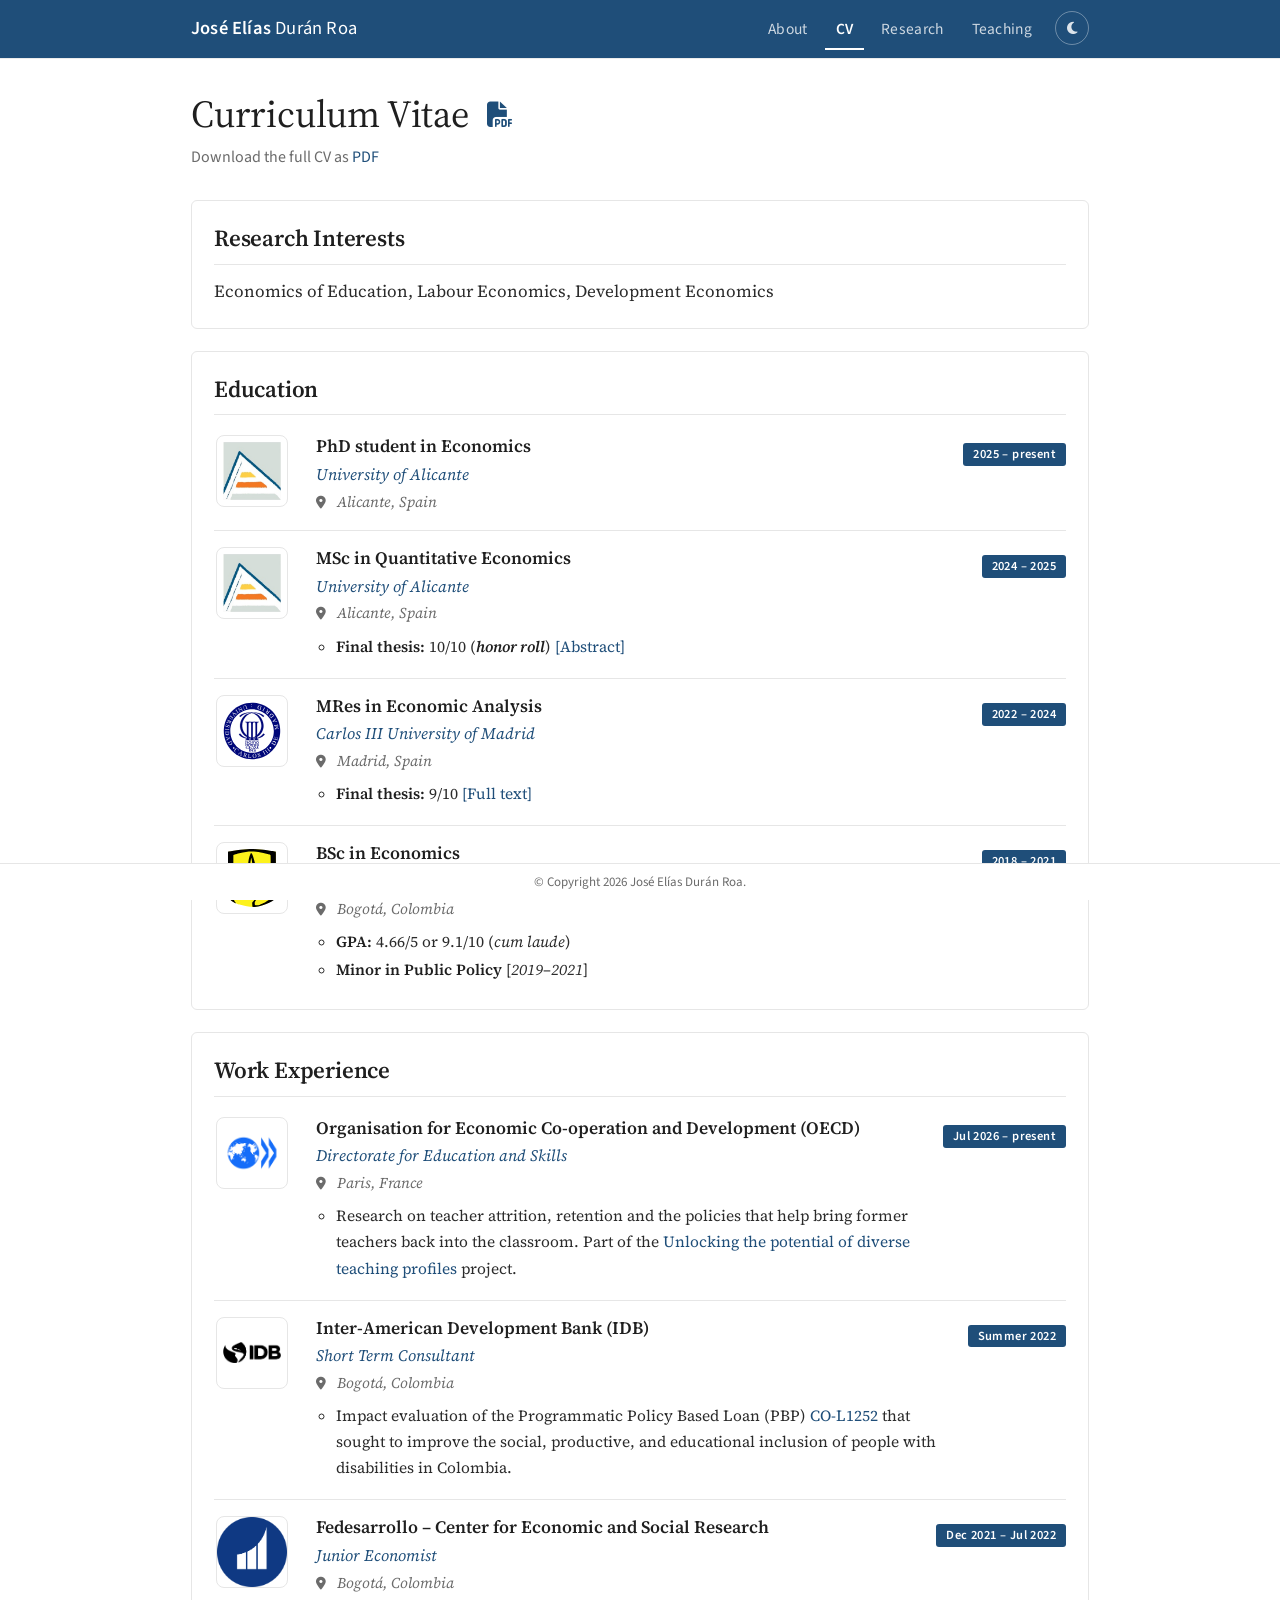
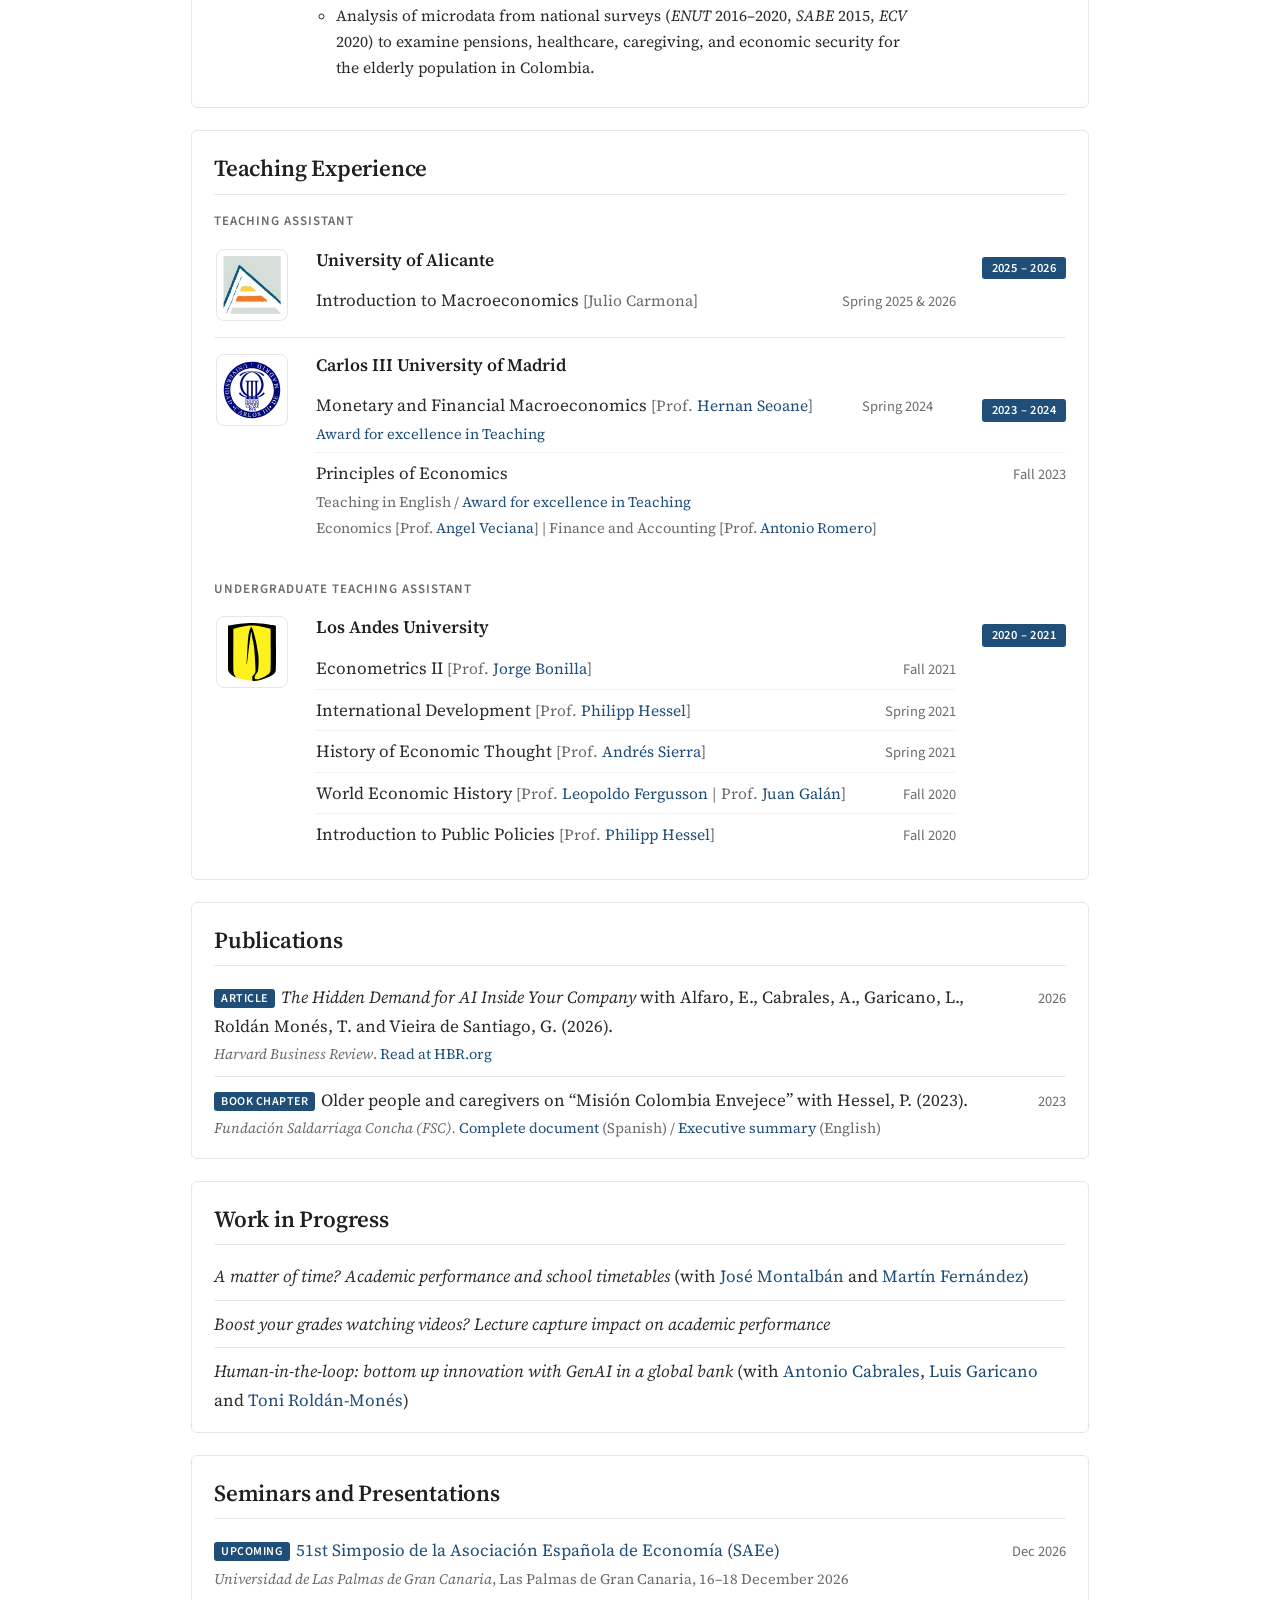
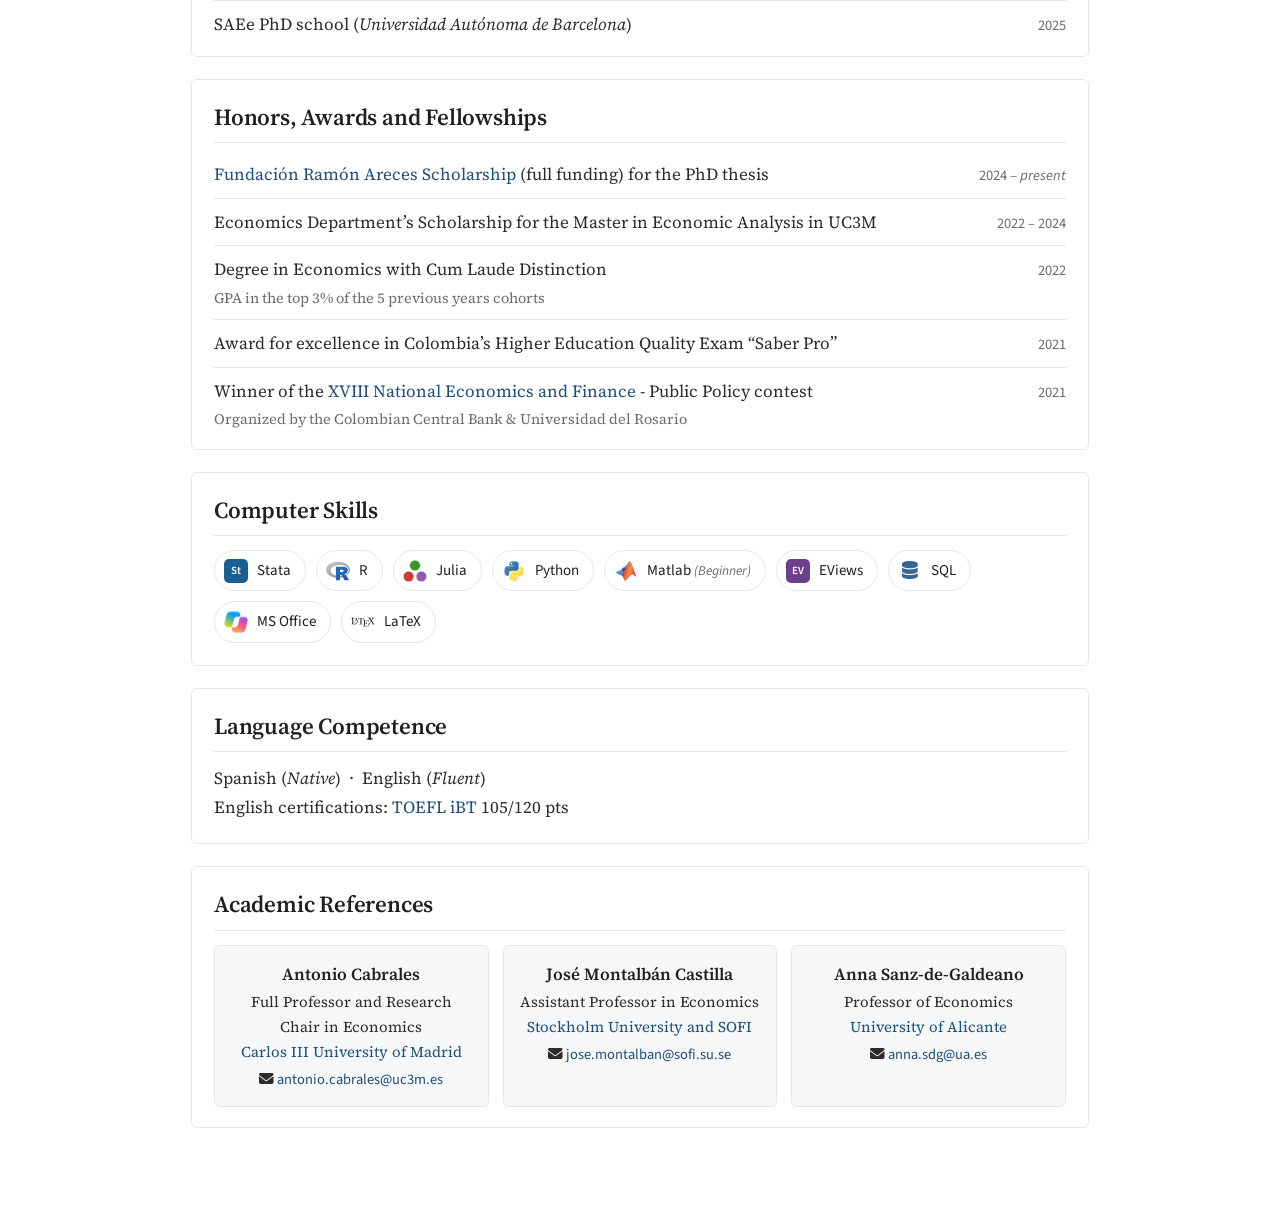
==== cv.html @ 51baba3b "Top bar matches the Download CV button in both themes Co-Authored-By: Claude Opus 5 (1M context) <no" ====
<!DOCTYPE html>
<html lang="en">
<head>
  <meta charset="UTF-8">
  <meta name="viewport" content="width=device-width, initial-scale=1.0">
  <title>CV</title>
  <meta name="description" content="Curriculum vitae of José Elías Durán Roa: education, work experience, teaching, research, awards and references.">
  <link rel="preconnect" href="https://fonts.googleapis.com">
  <link rel="preconnect" href="https://fonts.gstatic.com" crossorigin>
  <link href="https://fonts.googleapis.com/css2?family=Source+Serif+4:ital,wght@0,400;0,600;1,400&family=Source+Sans+3:wght@400;600&display=swap" rel="stylesheet">
  <link rel="stylesheet" href="https://cdnjs.cloudflare.com/ajax/libs/font-awesome/6.5.2/css/all.min.css">
  <link rel="stylesheet" href="assets/css/site.css?v=3">
  <script src="assets/js/theme.js"></script>
</head>
<body class="af fixed-nav">

  <header class="navbar">
    <div class="nav-wrap">
      <a href="index.html" class="brand"><b>José Elías</b> Durán Roa</a>
      <button class="nav-toggle" aria-label="Toggle navigation"><span></span><span></span><span></span></button>
      <ul class="menu">
        <li><a href="index.html">About</a></li>
        <li><a href="cv.html" class="active">CV</a></li>
        <li><a href="research.html">Research</a></li>
        <li><a href="teaching.html">Teaching</a></li>
        <li><button class="theme-toggle" type="button" aria-label="Switch to dark mode"><i class="fa-solid fa-moon"></i></button></li>
      </ul>
    </div>
  </header>

  <main class="container">
    <header class="post-header">
      <h1 class="post-title">Curriculum Vitae
        <a class="pdf" href="assets/CV.pdf" target="_blank" title="CV (PDF)"><i class="fa-solid fa-file-pdf"></i></a>
      </h1>
      <p class="post-description">Download the full CV as <a href="assets/CV.pdf" download="CV_Jose_Elias_Duran_Roa.pdf">PDF</a></p>
    </header>

    <!-- ================= RESEARCH INTERESTS ================= -->
    <section class="cv-card">
      <h3>Research Interests</h3>
      <p>Economics of Education, Labour Economics, Development Economics</p>
    </section>

    <!-- ================= EDUCATION ================= -->
    <section class="cv-card">
      <h3>Education</h3>
      <ul class="cv-list">
        <li>
          <div class="cv-side">
            <span class="cv-logo"><img src="assets/img/logos/ua.png" alt="University of Alicante"></span>
          </div>
          <div class="cv-main">
            <div class="role">PhD student in Economics</div>
            <div class="sub">University of Alicante</div>
            <div class="place"><i class="fa-solid fa-location-dot"></i> Alicante, Spain</div>
          </div>
          <div class="cv-date"><span class="badge">2025 – present</span></div>
        </li>
        <li>
          <div class="cv-side">
            <span class="cv-logo"><img src="assets/img/logos/ua.png" alt="University of Alicante"></span>
          </div>
          <div class="cv-main">
            <div class="role">MSc in Quantitative Economics</div>
            <div class="sub">University of Alicante</div>
            <div class="place"><i class="fa-solid fa-location-dot"></i> Alicante, Spain</div>
            <ul class="cv-bullets">
              <li><b>Final thesis:</b> 10/10 (<b><em>honor roll</em></b>) <a href="https://drive.google.com/file/d/1iZGIF_iHU5Hq0aTXWkp52GVOSNayjZ-F/view" target="_blank">[Abstract]</a></li>
            </ul>
          </div>
          <div class="cv-date"><span class="badge">2024 – 2025</span></div>
        </li>
        <li>
          <div class="cv-side">
            <span class="cv-logo"><img src="assets/img/logos/uc3m.svg" alt="Carlos III University of Madrid"></span>
          </div>
          <div class="cv-main">
            <div class="role">MRes in Economic Analysis</div>
            <div class="sub">Carlos III University of Madrid</div>
            <div class="place"><i class="fa-solid fa-location-dot"></i> Madrid, Spain</div>
            <ul class="cv-bullets">
              <li><b>Final thesis:</b> 9/10 <a href="https://drive.google.com/file/d/131TFCLhH2NclcbRThRtHK1yQJ3wl28Xw/view?usp=sharing" target="_blank">[Full text]</a></li>
            </ul>
          </div>
          <div class="cv-date"><span class="badge">2022 – 2024</span></div>
        </li>
        <li>
          <div class="cv-side">
            <span class="cv-logo"><img src="assets/img/logos/uniandes.svg" alt="Los Andes University"></span>
          </div>
          <div class="cv-main">
            <div class="role">BSc in Economics</div>
            <div class="sub">Los Andes University</div>
            <div class="place"><i class="fa-solid fa-location-dot"></i> Bogotá, Colombia</div>
            <ul class="cv-bullets">
              <li><b>GPA:</b> 4.66/5 or 9.1/10 (<em>cum laude</em>)</li>
              <li><b>Minor in Public Policy</b> [<em>2019–2021</em>]</li>
            </ul>
          </div>
          <div class="cv-date"><span class="badge">2018 – 2021</span></div>
        </li>
      </ul>
    </section>

    <!-- ================= WORK EXPERIENCE ================= -->
    <section class="cv-card">
      <h3>Work Experience</h3>
      <ul class="cv-list">
        <li>
          <div class="cv-side">
            <span class="cv-logo"><img src="assets/img/logos/oecd.png" alt="Organisation for Economic Co-operation and Development (OECD)"></span>
          </div>
          <div class="cv-main">
            <div class="role">Organisation for Economic Co-operation and Development (OECD)</div>
            <div class="sub">Directorate for Education and Skills</div>
            <div class="place"><i class="fa-solid fa-location-dot"></i> Paris, France</div>
            <ul class="cv-bullets">
              <li>Research on teacher attrition, retention and the policies that help bring former teachers back into the classroom. Part of the <a href="https://www.oecd.org/en/about/projects/-unlocking-the-potential-of-diverse-teaching-profiles.html" target="_blank">Unlocking the potential of diverse teaching profiles</a> project.</li>
            </ul>
          </div>
          <div class="cv-date"><span class="badge">Jul 2026 – present</span></div>
        </li>
        <li>
          <div class="cv-side">
            <span class="cv-logo"><img src="assets/img/logos/idb.png" alt="Inter-American Development Bank"></span>
          </div>
          <div class="cv-main">
            <div class="role">Inter-American Development Bank (IDB)</div>
            <div class="sub">Short Term Consultant</div>
            <div class="place"><i class="fa-solid fa-location-dot"></i> Bogotá, Colombia</div>
            <ul class="cv-bullets">
              <li>Impact evaluation of the Programmatic Policy Based Loan (PBP) <a href="https://www.iadb.org/en/project/CO-L1252" target="_blank">CO-L1252</a> that sought to improve the social, productive, and educational inclusion of people with disabilities in Colombia.</li>
            </ul>
          </div>
          <div class="cv-date"><span class="badge">Summer 2022</span></div>
        </li>
        <li>
          <div class="cv-side">
            <span class="cv-logo full"><img src="assets/img/logos/fedesarrollo.png" alt="Fedesarrollo"></span>
          </div>
          <div class="cv-main">
            <div class="role">Fedesarrollo – Center for Economic and Social Research</div>
            <div class="sub">Junior Economist</div>
            <div class="place"><i class="fa-solid fa-location-dot"></i> Bogotá, Colombia</div>
            <ul class="cv-bullets">
              <li>Analysis of microdata from national surveys (<em>ENUT</em> 2016–2020, <em>SABE</em> 2015, <em>ECV</em> 2020) to examine pensions, healthcare, caregiving, and economic security for the elderly population in Colombia.</li>
            </ul>
          </div>
          <div class="cv-date"><span class="badge">Dec 2021 – Jul 2022</span></div>
        </li>
      </ul>
    </section>

    <!-- ================= TEACHING EXPERIENCE ================= -->
    <section class="cv-card">
      <h3>Teaching Experience</h3>

      <h4>Teaching Assistant</h4>
      <ul class="cv-list">
        <li class="top">
          <div class="cv-side">
            <span class="cv-logo"><img src="assets/img/logos/ua.png" alt="University of Alicante"></span>
          </div>
          <div class="cv-main">
            <div class="role">University of Alicante</div>
            <ul class="rows">
              <li><span class="what">Introduction to Macroeconomics <span class="prof">[Julio Carmona]</span></span><span class="when">Spring 2025 &amp; 2026</span></li>
            </ul>
          </div>
          <div class="cv-date"><span class="badge">2025 – 2026</span></div>
        </li>
        <li class="top">
          <div class="cv-side">
            <span class="cv-logo"><img src="assets/img/logos/uc3m.svg" alt="Carlos III University of Madrid"></span>
          </div>
          <div class="cv-main">
            <div class="role">Carlos III University of Madrid</div>
            <ul class="rows">
              <li>
                <span class="what">Monetary and Financial Macroeconomics <span class="prof">[Prof. <a href="https://sites.google.com/view/hernanseoane" target="_blank">Hernan Seoane</a>]</span>
                  <span class="note"><a href="https://drive.google.com/file/d/197W4yL1SoJUZOi4OyjIaF1gBJr834KWi/view?usp=sharing" target="_blank">Award for excellence in Teaching</a></span></span>
                <span class="when">Spring 2024</span>
          <div class="cv-date"><span class="badge">2023 – 2024</span></div>
              </li>
              <li>
                <span class="what">Principles of Economics
                  <span class="note">Teaching in English / <a href="https://drive.google.com/file/d/1f9ydp-22MZWGBvtKK0-eRGLVEBFm6k66/view?usp=sharing" target="_blank">Award for excellence in Teaching</a></span>
                  <span class="note">Economics [Prof. <a href="https://sites.google.com/view/angelhernandoveciana/main-page?authuser=0" target="_blank">Angel Veciana</a>] | Finance and Accounting [Prof. <a href="https://sites.google.com/site/antonioromeromedina/arm" target="_blank">Antonio Romero</a>]</span></span>
                <span class="when">Fall 2023</span>
              </li>
            </ul>
          </div>
        </li>
      </ul>

      <h4>Undergraduate Teaching Assistant</h4>
      <ul class="cv-list">
        <li class="top">
          <div class="cv-side">
            <span class="cv-logo"><img src="assets/img/logos/uniandes.svg" alt="Los Andes University"></span>
          </div>
          <div class="cv-main">
            <div class="role">Los Andes University</div>
            <ul class="rows">
              <li><span class="what">Econometrics II <span class="prof">[Prof. <a href="https://jobonill.wixsite.com/jorgebonilla/about-me" target="_blank">Jorge Bonilla</a>]</span></span><span class="when">Fall 2021</span></li>
              <li><span class="what">International Development <span class="prof">[Prof. <a href="https://www.decadeofhealthyageing.org/find-knowledge/connect/people/philipp-hessel" target="_blank">Philipp Hessel</a>]</span></span><span class="when">Spring 2021</span></li>
              <li><span class="what">History of Economic Thought <span class="prof">[Prof. <a href="https://economia.uniandes.edu.co/profesores/andres-felipe-sierra" target="_blank">Andrés Sierra</a>]</span></span><span class="when">Spring 2021</span></li>
              <li><span class="what">World Economic History <span class="prof">[Prof. <a href="https://www.leopoldofergusson.com/" target="_blank">Leopoldo Fergusson</a> | Prof. <a href="https://my.theopenscholar.com/jsgalan/" target="_blank">Juan Galán</a>]</span></span><span class="when">Fall 2020</span></li>
              <li><span class="what">Introduction to Public Policies <span class="prof">[Prof. <a href="https://www.decadeofhealthyageing.org/find-knowledge/connect/people/philipp-hessel" target="_blank">Philipp Hessel</a>]</span></span><span class="when">Fall 2020</span></li>
            </ul>
          </div>
          <div class="cv-date"><span class="badge">2020 – 2021</span></div>
        </li>
      </ul>
    </section>

    <!-- ================= PUBLICATIONS ================= -->
    <section class="cv-card">
      <h3>Publications</h3>
      <ul class="rows">
        <li>
          <span class="what"><span class="tag">Article</span><em>The Hidden Demand for AI Inside Your Company</em> with Alfaro, E., Cabrales, A., Garicano, L., Roldán Monés, T. and Vieira de Santiago, G. (2026).
            <span class="note"><em>Harvard Business Review</em>. <a href="https://hbr.org/2026/04/the-hidden-demand-for-ai-inside-your-company" target="_blank">Read at HBR.org</a></span></span>
          <span class="when">2026</span>
        </li>
        <li>
          <span class="what"><span class="tag">Book chapter</span>Older people and caregivers on “Misión Colombia Envejece” with Hessel, P. (2023).
            <span class="note"><em>Fundación Saldarriaga Concha (FSC).</em>
              <a href="https://www.saldarriagaconcha.org/wp-content/uploads/2023/06/MCE-04-CuidadoyCuidadores-Jun26-2023.pdf" target="_blank">Complete document</a> (Spanish) /
              <a href="https://www.saldarriagaconcha.org/wp-content/uploads/2023/06/MCE-Summary-Mission_Colombia-An-Ageing-Society-Jun21-2023-eng.pdf" target="_blank">Executive summary</a> (English)</span></span>
          <span class="when">2023</span>
        </li>
      </ul>
    </section>

    <!-- ================= WORK IN PROGRESS ================= -->
    <section class="cv-card">
      <h3>Work in Progress</h3>
      <ul class="rows">
        <li><span class="what"><em>A matter of time? Academic performance and school timetables</em> (with <a href="https://sites.google.com/site/josemontalbancastilla/" target="_blank">José Montalbán</a> and <a href="https://sites.google.com/view/martinfernandezsanchez/home" target="_blank">Martín Fernández</a>)</span></li>
        <li><span class="what"><em>Boost your grades watching videos? Lecture capture impact on academic performance</em></span></li>
        <li><span class="what"><em>Human-in-the-loop: bottom up innovation with GenAI in a global bank</em> (with <a href="https://economia.uc3m.es/acabrales/" target="_blank">Antonio Cabrales</a>, <a href="https://sites.google.com/site/luisgaricano/" target="_blank">Luis Garicano</a> and <a href="https://www.toniroldan.eu/" target="_blank">Toni Roldán-Monés</a>)</span></li>
      </ul>
    </section>

    <!-- ================= SEMINARS ================= -->
    <section class="cv-card">
      <h3>Seminars and Presentations</h3>
      <ul class="rows">
        <li><span class="what"><span class="tag upcoming">Upcoming</span><a href="https://asesec.org/simposio-de-la-asociacion-espanola-de-economia/" target="_blank">51st Simposio de la Asociación Española de Economía (SAEe)</a>
            <span class="note"><em>Universidad de Las Palmas de Gran Canaria</em>, Las Palmas de Gran Canaria, 16–18 December 2026</span></span><span class="when">Dec 2026</span></li>
        <li><span class="what">SAEe PhD school (<em>Universidad Autónoma de Barcelona</em>)</span><span class="when">2025</span></li>
      </ul>
    </section>

    <!-- ================= HONORS ================= -->
    <section class="cv-card">
      <h3>Honors, Awards and Fellowships</h3>
      <ul class="rows">
        <li><span class="what"><a href="https://www.fundacionareces.es/fundacionareces/es/convocatorias/ayudas-fundacion-ramon-areces-para-la-realizacion-de-tesis-doctorales-en-ciencias-sociales-2024.html" target="_blank">Fundación Ramón Areces Scholarship</a> (full funding) for the PhD thesis</span><span class="when">2024 – <em>present</em></span></li>
        <li><span class="what">Economics Department’s Scholarship for the Master in Economic Analysis in UC3M</span><span class="when">2022 – 2024</span></li>
        <li><span class="what">Degree in Economics with Cum Laude Distinction
          <span class="note">GPA in the top 3% of the 5 previous years cohorts</span></span><span class="when">2022</span></li>
        <li><span class="what">Award for excellence in Colombia’s Higher Education Quality Exam “Saber Pro”</span><span class="when">2021</span></li>
        <li><span class="what">Winner of the <a href="https://www.flickr.com/photos/198807988@N02/sets/72177720310018277/" target="_blank">XVIII National Economics and Finance</a> - Public Policy contest
          <span class="note">Organized by the Colombian Central Bank &amp; Universidad del Rosario</span></span><span class="when">2021</span></li>
      </ul>
    </section>

    <!-- ================= SKILLS & LANGUAGES ================= -->
    <section class="cv-card">
      <h3>Computer Skills</h3>
      <div class="skills">
        <span class="skill"><span class="sk-tile" style="background:#1a5f91">St</span><span>Stata</span></span>
        <span class="skill"><img src="assets/img/skills/r.svg" alt="R"><span>R</span></span>
        <span class="skill"><img src="assets/img/skills/julia.svg" alt="Julia"><span>Julia</span></span>
        <span class="skill"><img src="assets/img/skills/python.svg" alt="Python"><span>Python</span></span>
        <span class="skill"><img src="assets/img/skills/matlab.svg" alt="Matlab"><span>Matlab <em>(Beginner)</em></span></span>
        <span class="skill"><span class="sk-tile" style="background:#6d3f8f">EV</span><span>EViews</span></span>
        <span class="skill"><i class="fa-solid fa-database"></i><span>SQL</span></span>
        <span class="skill"><img src="assets/img/skills/microsoft365.png" alt="MS Office"><span>MS Office</span></span>
        <span class="skill"><img src="assets/img/skills/latex.svg" alt="LaTeX"><span>LaTeX</span></span>
      </div>
    </section>

    <section class="cv-card">
      <h3>Language Competence</h3>
      <p>Spanish (<em>Native</em>) &nbsp;·&nbsp; English (<em>Fluent</em>)<br>
        English certifications: <a href="https://drive.google.com/file/d/1ECJDhr71XAaaJl5qmgm-zOo7JzCLnKbM/view?usp=sharing" target="_blank">TOEFL iBT</a> 105/120 pts</p>
    </section>


    <!-- ================= REFERENCES ================= -->
    <section class="cv-card">
      <h3>Academic References</h3>
      <div class="refs">
        <div class="ref">
          <div class="nm">Antonio Cabrales</div>
          <div class="ps">Full Professor and Research Chair in Economics</div>
          <div class="ps"><a href="https://economics.uc3m.es/personal/cabrales-goitia/" target="_blank">Carlos III University of Madrid</a></div>
          <div class="ml"><i class="fa-solid fa-envelope"></i> <a href="mailto:antonio.cabrales@uc3m.es">antonio.cabrales@uc3m.es</a></div>
        </div>
        <div class="ref">
          <div class="nm">José Montalbán Castilla</div>
          <div class="ps">Assistant Professor in Economics</div>
          <div class="ps"><a href="https://sites.google.com/site/josemontalbancastilla/" target="_blank">Stockholm University and SOFI</a></div>
          <div class="ml"><i class="fa-solid fa-envelope"></i> <a href="mailto:jose.montalban@sofi.su.se">jose.montalban@sofi.su.se</a></div>
        </div>
        <div class="ref">
          <div class="nm">Anna Sanz-de-Galdeano</div>
          <div class="ps">Professor of Economics</div>
          <div class="ps"><a href="https://annasanzdegaldeano.com/" target="_blank">University of Alicante</a></div>
          <div class="ml"><i class="fa-solid fa-envelope"></i> <a href="mailto:anna.sdg@ua.es">anna.sdg@ua.es</a></div>
        </div>
      </div>
    </section>
  </main>

  <footer class="site-footer">
    &copy; Copyright <span id="year">2026</span> José Elías Durán Roa.
  </footer>

  <script>
    document.getElementById('year').textContent = new Date().getFullYear();
    const bar = document.querySelector('.navbar');
    bar.querySelector('.nav-toggle').addEventListener('click', () => bar.classList.toggle('open'));
  </script>
</body>
</html>
---- assets/css/site.css ----
/* ===================================================================
   José Elías Durán Roa — academic site
   al-folio layout; Source Serif 4 + Source Sans 3, navy accent.
   Nav bar + footer rules are shared by every page (incl. Teaching,
   which keeps style.css for its course cards).
   =================================================================== */

:root {
  --bg:      #ffffff;
  --ink:     #1f1f1f;   /* headings */
  --text:    #2b2b2b;   /* body */
  --light:   #6b6b6b;   /* metadata */
  --divider: #e6e6e6;   /* hairlines */
  --theme:   #1f4e79;   /* navy */
  --theme-d: #173b5c;
  --panel:   #f6f7f9;   /* soft panel */
  --foot-bg: #ffffff;
  --foot-tx: #6b6b6b;
  --maxw:    930px;
  --serif:   'Source Serif 4', Georgia, 'Times New Roman', serif;
  --sans:    'Source Sans 3', 'Helvetica Neue', Arial, sans-serif;
}

/* ===== BASE (pages that opt in with body.af) ===== */
body.af {
  margin: 0;
  background: var(--bg);
  color: var(--text);
  font-family: var(--serif);
  font-weight: 400;
  font-size: 17px;
  line-height: 1.6;
  -webkit-font-smoothing: antialiased;
}
body.af * { box-sizing: border-box; }
body.af a { color: var(--theme); text-decoration: none; }
body.af a:hover { text-decoration: underline; }
body.af b, body.af strong { font-weight: 600; color: var(--ink); }

body.fixed-nav { padding-top: 58px; padding-bottom: 70px; }

.container { max-width: var(--maxw); margin: 0 auto; padding: 0 16px; }

/* ===== NAV BAR ===== */
.navbar {
  position: fixed; top: 0; left: 0; right: 0; z-index: 100;
  height: 58px;
  background: rgba(255,255,255,.97);
  border-bottom: 1px solid var(--divider);
  font-family: var(--sans);
}
.navbar .nav-wrap {
  max-width: var(--maxw); height: 100%;
  margin: 0 auto; padding: 0 16px;
  display: flex; align-items: center; justify-content: space-between;
}
.navbar .brand {
  font-family: var(--sans); font-size: 19px; font-weight: 400;
  color: var(--ink); text-decoration: none; white-space: nowrap;
}
.navbar .brand b { font-weight: 600; }
.navbar .brand:hover { color: var(--theme); text-decoration: none; }
.navbar .social { display: flex; gap: 16px; font-size: 19px; }
.navbar .social a { color: #9aa3ad; text-decoration: none; }
.navbar .social a:hover { color: var(--theme); text-decoration: none; }

.navbar .menu { display: flex; gap: 6px; list-style: none; margin: 0; padding: 0; }
.navbar .menu a {
  display: block; padding: 8px 11px;
  font-family: var(--sans); font-size: 16px; font-weight: 400;
  color: var(--light); text-decoration: none; text-transform: none;
  font-variant: normal; letter-spacing: .2px; border: 0;
}
.navbar .menu a:hover { color: var(--theme); text-decoration: none; border: 0; }
.navbar .menu a.active { color: var(--ink); font-weight: 600; box-shadow: inset 0 -2px 0 var(--theme); }

.nav-toggle { display: none; background: none; border: 0; padding: 8px; cursor: pointer; }
.nav-toggle span {
  display: block; width: 18px; height: 2px; margin: 4px 0;
  background: var(--ink); transition: transform .2s ease, opacity .2s ease;
}
.navbar.open .nav-toggle span:nth-child(1) { transform: translateY(6px) rotate(45deg); }
.navbar.open .nav-toggle span:nth-child(2) { opacity: 0; }
.navbar.open .nav-toggle span:nth-child(3) { transform: translateY(-6px) rotate(-45deg); }

/* ===== PAGE HEADER ===== */
.post-header { margin: 34px 0 8px; }
.post-title {
  font-family: var(--serif); font-size: 38px; font-weight: 400;
  line-height: 1.2; margin: 0 0 6px; color: var(--ink);
}
.post-title b { font-weight: 600; }
.post-title .pdf { font-size: 26px; margin-left: 10px; vertical-align: 3px; color: var(--theme); }
.post-title .pdf:hover { color: var(--theme-d); text-decoration: none; }
.post-description { font-family: var(--sans); font-size: 16px; color: var(--light); margin: 0 0 30px; }
.post-description a { color: var(--theme); }

/* ===== ABOUT ===== */
.profile { float: right; width: 30%; margin: 0 0 16px 26px; }
.profile img {
  width: 100%; display: block; border-radius: 4px;
  box-shadow: 0 2px 6px rgba(0,0,0,.14), 0 6px 18px rgba(0,0,0,.10);
}
.about p { margin: 0 0 16px; }

.cv-row { display: flex; flex-wrap: wrap; gap: 10px; margin: 26px 0 8px; }
.btn {
  display: inline-flex; align-items: center; gap: 8px;
  padding: 6px 16px;
  font-family: var(--sans); font-size: 14.5px; font-weight: 400;
  color: var(--ink) !important; background: transparent;
  border: 1px solid var(--ink); border-radius: 0;
  cursor: pointer; text-decoration: none !important;
  transition: color .15s ease, border-color .15s ease, background .15s ease;
}
.btn:hover { color: var(--theme) !important; border-color: var(--theme); }
.btn.solid { background: var(--theme); border-color: var(--theme); color: #fff !important; }
.btn.solid:hover { background: var(--theme-d); border-color: var(--theme-d); color: #fff !important; }

.contact-block { clear: both; margin-top: 36px; padding-top: 18px; border-top: 1px solid var(--divider); }
.contact-block h2 { font-size: 22px; font-weight: 600; color: var(--ink); margin: 0 0 10px; }
.contact-block p { margin: 0 0 4px; font-family: var(--sans); font-size: 16px; }
.contact-block .sep { color: #d0d0d0; margin: 0 8px; }
.contact-icons { display: flex; gap: 18px; font-size: 24px; margin-top: 14px; }
.contact-icons a { color: var(--ink) !important; }
.contact-icons a:hover { color: var(--theme) !important; text-decoration: none !important; }

/* ===== PUBLICATIONS ===== */
.publications { margin-top: 8px; }
.publications h2.bibliography {
  font-family: var(--serif); font-size: 25px; font-weight: 600;
  color: var(--ink);
  border-top: 1px solid var(--divider);
  padding-top: 14px; margin: 38px 0 20px;
  text-align: right;
}
.publications h2.bibliography:first-child { margin-top: 0; }
ol.bibliography { list-style: none; padding: 0; margin: 0; }
ol.bibliography > li { margin-bottom: 28px; }

.pub { display: flex; gap: 24px; align-items: flex-start; }
.pub .abbr { flex: 0 0 15%; max-width: 15%; display: flex; justify-content: center; padding-top: 3px; }
.pub .abbr abbr {
  display: block; width: 100%; text-align: center;
  padding: 3px 0; border: 0;
  background: var(--theme); color: #fff;
  font-family: var(--sans); font-size: 13px; font-weight: 600; letter-spacing: .5px;
  text-decoration: none; cursor: default;
}
.pub .abbr abbr.muted { background: #5b7a99; }
.pub .abbr .logo {
  width: 74px; height: 74px; border: 1px solid var(--divider); border-radius: 6px;
  background: #fff; display: flex; align-items: center; justify-content: center; overflow: hidden;
}
.pub .abbr .logo img { max-width: 100%; max-height: 100%; object-fit: contain; }
.pub .abbr .logo.pad img { padding: 9px; }
.pub .body { flex: 1 1 auto; min-width: 0; }

.pub .title { font-weight: 600; font-size: 17.5px; line-height: 1.4; color: var(--ink); }
.pub .author { font-size: 16px; margin-top: 3px; }
.pub .author a { border-bottom: 1px dashed rgba(31,78,121,.5); }
.pub .author a:hover { border-bottom-style: solid; text-decoration: none; }
.pub .periodical { font-size: 16px; margin-top: 2px; }
.pub .periodical em { font-style: italic; }
.pub .jel { font-family: var(--sans); font-size: 13.5px; color: var(--light); margin-top: 2px; letter-spacing: .3px; }

.pub .links { margin-top: 9px; display: flex; flex-wrap: wrap; gap: 6px; }
.pub .links .btn { padding: 2px 14px; font-size: 13.5px; }
.pub .links .btn.on { color: var(--theme) !important; border-color: var(--theme); }

.pub .hidden {
  font-size: 15px; text-align: justify;
  max-height: 0; overflow: hidden;
  border: 1px dashed transparent;
  transition: max-height .25s ease, border-color .25s ease, margin .25s ease;
}
.pub .hidden.open { max-height: 60em; border-color: var(--ink); margin-top: 10px; }
.pub .hidden p { line-height: 1.55em; margin: 10px 12px; }

/* ===== CV ===== */
.cv-card {
  border: 1px solid var(--divider); border-radius: 6px;
  padding: 18px 22px 8px; margin: 0 0 22px; background: #fff;
}
.cv-card h3 { font-size: 23px; font-weight: 600; color: var(--ink); margin: 0 0 6px; }
.cv-list { list-style: none; margin: 0; padding: 0; }
.cv-list > li { display: flex; gap: 26px; align-items: center; padding: 16px 0; border-top: 1px solid var(--divider); }
.cv-list > li:first-child { border-top: 0; }
.cv-side { flex: 0 0 112px; width: 112px; display: flex; flex-direction: column; align-items: center; gap: 8px; }
.cv-logo {
  width: 72px; height: 72px; border: 1px solid var(--divider); border-radius: 8px;
  background: #fff; display: flex; align-items: center; justify-content: center; overflow: hidden;
}
.cv-logo img { max-width: 100%; max-height: 100%; object-fit: contain; padding: 6px; }
.cv-logo.full img { padding: 0; }
.badge {
  display: inline-block; min-width: 104px; text-align: center;
  padding: 2px 6px; background: var(--theme); color: #fff;
  font-family: var(--sans); font-size: 12.5px; font-weight: 600; letter-spacing: .4px; border-radius: 3px; white-space: nowrap;
}
.cv-main .role { font-size: 17.5px; font-weight: 600; color: var(--ink); line-height: 1.35; }
.cv-main .inst { font-size: 16px; margin-top: 3px; }
.cv-main .inst i { width: 18px; color: var(--light); font-size: 13px; }
.cv-main .place { font-size: 15px; font-style: italic; color: var(--light); margin-top: 1px; }
.cv-main .place i { width: 18px; font-size: 13px; font-style: normal; }

/* ===== TEACHING PAGE (typography + undergraduate list) ===== */
body.teach { font-family: var(--serif); font-size: 17px; }
body.teach .head h2, body.teach .c-title, body.teach .thumb-ph,
body.teach .uni-badge .mono { font-family: var(--serif); }
body.teach .head h2 { font-weight: 600; font-size: 30px; }
body.teach .c-title { font-weight: 600; font-size: 20px; }

.ug { margin: 40px 0 10px; }
.ug-head { display: flex; align-items: center; gap: 12px; margin: 0 0 4px; }
.ug-head img { width: 34px; height: 40px; object-fit: contain; }
.ug-head h3 { font-family: var(--serif); font-size: 19px; font-weight: 600; color: var(--ink); margin: 0; }
.ug-head .ug-sub { display: block; font-size: 15px; font-weight: 400; color: var(--light); }
.ug-list { list-style: none; margin: 10px 0 0; padding: 0 0 0 46px; }
.ug-list li {
  display: flex; justify-content: space-between; gap: 16px;
  padding: 7px 0; border-bottom: 1px dotted var(--divider);
  font-size: 16px; color: var(--text);
}
.ug-list li:last-child { border-bottom: 0; }
.ug-list .prof { color: var(--light); }
.ug-list .when { font-family: var(--sans); flex: 0 0 auto; color: var(--light); font-size: 15px; white-space: nowrap; }

/* ===== FOOTER ===== */
.site-footer {
  position: fixed; left: 0; right: 0; bottom: 0; z-index: 90;
  background: var(--foot-bg); color: var(--foot-tx);
  font-family: var(--sans); font-weight: 400; font-size: 13px; border-top: 1px solid var(--divider);
  text-align: center; padding: 9px 15px 8px; line-height: 1.5;
}
.site-footer a { color: var(--theme) !important; border: 0 !important; text-decoration: none; }

/* ===== RESPONSIVE ===== */
@media (max-width: 760px) {
  .nav-toggle { display: block; }
  .navbar .menu {
    display: none; position: absolute; top: 58px; left: 0; right: 0;
    flex-direction: column; gap: 0; padding: 6px 16px 12px;
    background: var(--bg); border-bottom: 1px solid var(--divider);
  }
  .navbar.open .menu { display: flex; }
  .navbar .social { display: none; }
  .post-title { font-size: 31px; }
  .profile { float: none; width: 65%; margin: 0 auto 22px; }
  .pub { flex-direction: column; gap: 8px; }
  .pub .abbr { flex: none; max-width: 110px; width: 110px; justify-content: flex-start; }
  .cv-list li { gap: 16px; }
  .cv-side { flex-basis: 80px; }
  .badge { min-width: 80px; }
  .ug-list { padding-left: 0; }
  .ug-list li { flex-direction: column; gap: 0; }
}

/* ===== Teaching page: re-map style.css palette to the navy scheme ===== */
body.teach {
  --accent: #1f4e79; --ink: #1f1f1f; --body: #2b2b2b; --muted: #6b6b6b;
  --rule: #e6e6e6; --bg-alt: #f6f7f9;
}
body.teach .head .orn { border-top-color: var(--accent); }
body.teach .lead, body.teach .c-meta, body.teach .term, body.teach .cap .n { font-family: var(--sans); }
body.teach .term { font-variant: normal; text-transform: uppercase; font-size: 13px; letter-spacing: 1px; font-weight: 600; }
body.teach .cap .n { font-variant: normal; text-transform: uppercase; font-size: 11.5px; letter-spacing: .8px; font-weight: 600; }
body.teach .thumb { background: linear-gradient(135deg, #3b6a96 0%, #1f4e79 55%, #173b5c 100%); }
body.teach a.slide-card:hover { box-shadow: 0 10px 26px rgba(0,0,0,.13); }
body.teach .course[open] { box-shadow: 0 8px 24px rgba(0,0,0,.06); }
body.teach .course:hover { border-color: #d4d4d4; }
body.teach .ug-head h3 { font-family: var(--serif); }
body.teach .ug-list .prof { font-family: var(--sans); font-size: 15px; }

/* ===== CV (full, mirrors the PDF) ===== */
.cv-card h3 { font-family: var(--serif); padding-bottom: 6px; border-bottom: 1px solid var(--divider); margin-bottom: 4px; }
.cv-card h4 {
  font-family: var(--sans); font-size: 13px; font-weight: 600; letter-spacing: 1px;
  text-transform: uppercase; color: var(--light); margin: 16px 0 0;
}
.cv-card > p { margin: 12px 0 14px; }
.badge { white-space: normal; line-height: 1.35; padding: 3px 6px; }
.cv-main { flex: 1 1 auto; min-width: 0; }
.cv-main .sub { font-size: 16px; font-style: italic; color: var(--theme); margin-top: 2px; }
.cv-bullets { margin: 8px 0 0; padding-left: 20px; font-size: 15.5px; }
.cv-bullets li { display: list-item; padding: 0; border: 0; margin: 2px 0; }
.cv-bullets a { font-family: inherit; font-size: inherit; }
.cv-list > li.top { align-items: flex-start; }
.cv-logo.icon { font-size: 30px; color: var(--theme); }

.rows { list-style: none; margin: 8px 0 0; padding: 0; }
.rows > li {
  display: flex; justify-content: space-between; align-items: baseline; gap: 18px;
  padding: 9px 0; border-top: 1px solid var(--divider); border-left: 0;
}
.rows > li:first-child { border-top: 0; }
.rows .what { min-width: 0; }
.rows .when {
  flex: 0 0 auto; font-family: var(--sans); font-size: 14.5px; color: var(--light); white-space: nowrap;
}
.rows .note { display: block; font-size: 14.5px; color: var(--light); margin-top: 2px; }
.rows .prof { color: var(--light); font-size: 15.5px; }
.cv-main .rows > li { padding: 6px 0; border-top: 1px dotted var(--divider); }
.cv-main .rows > li:first-child { border-top: 0; }
.tag {
  font-family: var(--sans); font-size: 12px; font-weight: 600; letter-spacing: .5px;
  color: #fff; background: var(--theme); padding: 1px 7px; border-radius: 3px; margin-right: 6px;
  text-transform: uppercase; vertical-align: 1px;
}

.refs { display: grid; grid-template-columns: repeat(auto-fit, minmax(240px, 1fr)); gap: 14px; margin: 14px 0 12px; }
.ref { border: 1px solid var(--divider); border-radius: 6px; padding: 14px 16px; text-align: center; background: var(--panel); }
.ref .nm { font-weight: 600; color: var(--ink); }
.ref .ps { font-size: 15px; }
.ref .ml { font-family: var(--sans); font-size: 14.5px; margin-top: 4px; }

@media (max-width: 760px) {
  .rows > li { flex-direction: column; gap: 0; }
  .cv-list li { align-items: flex-start; }
}

/* ===== More visual buttons (publications) ===== */
.pub .links .btn {
  gap: 7px; padding: 5px 13px; font-size: 13.5px; font-weight: 600;
  border: 1px solid rgba(31,78,121,.25); border-radius: 4px;
  background: rgba(31,78,121,.06); color: var(--theme) !important;
}
.pub .links .btn i { font-size: 12.5px; }
.pub .links .btn:hover, .pub .links .btn.on {
  background: var(--theme); border-color: var(--theme); color: #fff !important;
}
.pub .links .btn .fa-youtube { color: #e62117; }
.pub .links .btn:hover .fa-youtube { color: #fff; }
.pub .abbr .logo.chart { width: 100%; height: auto; aspect-ratio: 5 / 3; padding: 4px; }
.pub .abbr .logo.chart img { width: 100%; height: 100%; object-fit: contain; }

/* ===== Writing in media card ===== */
.media-card {
  display: flex; gap: 0; overflow: hidden; margin: 0 0 26px;
  border: 1px solid var(--divider); border-radius: 8px; background: #fff;
  color: var(--text) !important; text-decoration: none !important;
  transition: box-shadow .18s ease, transform .18s ease, border-color .18s ease;
}
.media-card:hover { box-shadow: 0 10px 28px rgba(0,0,0,.10); transform: translateY(-2px); border-color: #cfd8e2; }
.media-img { flex: 0 0 290px; background: var(--panel); }
.media-img img { width: 100%; height: 100%; object-fit: cover; display: block; }
.media-body { display: flex; flex-direction: column; gap: 6px; padding: 18px 22px; min-width: 0; }
.media-outlet {
  display: flex; align-items: center; gap: 8px;
  font-family: var(--sans); font-size: 13.5px; font-weight: 600; color: var(--ink);
  text-transform: uppercase; letter-spacing: .6px;
}
.media-outlet img { width: 26px; height: 26px; border-radius: 4px; }
.media-date { font-weight: 400; color: var(--light); text-transform: none; letter-spacing: 0; }
.media-title { font-size: 19px; font-weight: 600; line-height: 1.35; color: var(--ink); }
.media-excerpt { font-size: 15.5px; color: var(--light); }
.media-cta { margin-top: auto; font-family: var(--sans); font-size: 14px; font-weight: 600; color: var(--theme); }
.media-card:hover .media-cta { text-decoration: underline; }
@media (max-width: 760px) {
  .media-card { flex-direction: column; }
  .media-img { flex-basis: auto; aspect-ratio: 16 / 9; }
}

/* ===== CV: logo left, date badge right ===== */
.cv-side { flex: 0 0 76px; width: 76px; }
.cv-date { flex: 0 0 auto; align-self: flex-start; padding-top: 3px; }
.cv-date .badge { min-width: 0; padding: 3px 10px; white-space: nowrap; }
.cv-list > li { align-items: flex-start; }

/* ===== Homepage options (about1..4) ===== */
.photo-social { display: flex; justify-content: center; gap: 18px; margin: 12px 0 0; font-size: 22px; }
.photo-social a { color: var(--light) !important; text-decoration: none !important; }
.photo-social a:hover { color: var(--theme) !important; }
.photo-social.big { font-size: 26px; gap: 22px; margin: 16px 0 18px; }

.picker {
  position: fixed; right: 16px; bottom: 50px; z-index: 120;
  display: flex; align-items: center; gap: 6px;
  background: #fff; border: 1px solid var(--divider); border-radius: 999px;
  padding: 6px 8px 6px 14px; box-shadow: 0 6px 20px rgba(0,0,0,.12);
  font-family: var(--sans); font-size: 13px; color: var(--light);
}
.picker a {
  display: inline-flex; align-items: center; justify-content: center;
  width: 28px; height: 28px; border-radius: 50%;
  color: var(--ink) !important; text-decoration: none !important; font-weight: 600;
}
.picker a:hover { background: var(--panel); }
.picker a.on { background: var(--theme); color: #fff !important; }

/* Option 2 — sidebar */
.a2 { display: grid; grid-template-columns: 240px minmax(0, 1fr); gap: 52px; padding-top: 38px; }
.a2-side { position: sticky; top: 86px; align-self: start; font-family: var(--sans); }
.a2-side img { width: 100%; max-width: 210px; aspect-ratio: 1; object-fit: cover; object-position: 50% 20%; border-radius: 50%; display: block; margin: 0 0 16px; }
.a2-side h2 { font-family: var(--serif); font-size: 21px; font-weight: 600; color: var(--ink); margin: 0 0 4px; }
.a2-role { font-size: 15px; color: var(--light); margin: 0 0 14px; line-height: 1.45; }
.side-links { list-style: none; margin: 0; padding: 12px 0 0; border-top: 1px solid var(--divider); }
.side-links li { margin: 8px 0; }
.side-links a { color: var(--text) !important; font-size: 15px; }
.side-links a:hover { color: var(--theme) !important; }
.side-links i { width: 20px; color: var(--light); text-align: center; margin-right: 6px; }
.a2-hello { font-size: 30px; font-weight: 600; color: var(--ink); margin: 0 0 18px; }

/* Option 3 — centered */
.a3 { text-align: center; padding-top: 40px; }
.a3-photo img {
  width: 210px; height: 210px; object-fit: cover; object-position: 50% 20%; border-radius: 50%;
  display: block; margin: 0 auto;
  box-shadow: 0 0 0 6px #fff, 0 0 0 7px var(--divider), 0 10px 30px rgba(0,0,0,.14);
}
.a3 .post-title { margin-top: 4px; }
.a3-text { max-width: 700px; margin: 26px auto 0; text-align: left; }
.a3-text .cv-row { justify-content: center; }

/* Option 4 — hero + news */
.a4-hero { display: grid; grid-template-columns: minmax(0, 1fr) 280px; gap: 44px; align-items: start; padding-top: 34px; }
.a4-card {
  border: 1px solid var(--divider); border-radius: 10px; padding: 12px 12px 16px; background: #fff;
  box-shadow: 0 8px 26px rgba(0,0,0,.08);
}
.a4-card img { width: 100%; display: block; border-radius: 6px; }
.news { margin-top: 40px; padding: 20px 24px; background: var(--panel); border-radius: 8px; }
.news h2 { font-size: 22px; font-weight: 600; color: var(--ink); margin: 0 0 8px; }
.news ul { list-style: none; margin: 0; padding: 0; }
.news li { display: flex; gap: 18px; padding: 8px 0; border-top: 1px solid var(--divider); font-size: 16px; }
.news li:first-child { border-top: 0; }
.news .nd { flex: 0 0 84px; font-family: var(--sans); font-weight: 600; font-size: 14px; color: var(--theme); padding-top: 2px; }

@media (max-width: 760px) {
  .a2 { grid-template-columns: 1fr; gap: 24px; }
  .a2-side { position: static; text-align: center; }
  .a2-side img { margin: 0 auto 14px; max-width: 170px; }
  .a4-hero { grid-template-columns: 1fr; }
  .a4-card { order: -1; max-width: 300px; margin: 0 auto; }
  .cv-date { padding-top: 0; }
  .cv-list > li { flex-wrap: wrap; }
  .picker { bottom: 46px; right: 10px; }
}

/* ===== Computer skills chips ===== */
.skills { display: flex; flex-wrap: wrap; gap: 10px; margin: 14px 0 14px; }
.skill {
  display: inline-flex; align-items: center; gap: 9px;
  padding: 7px 14px 7px 9px; border: 1px solid var(--divider); border-radius: 999px;
  background: #fff; font-family: var(--sans); font-size: 15px; color: var(--ink);
}
.skill img { width: 24px; height: 24px; object-fit: contain; }
.skill em { color: var(--light); font-size: 13.5px; }
.skill > i { width: 24px; text-align: center; font-size: 18px; color: #336791; }
.sk-tile {
  display: inline-flex; align-items: center; justify-content: center;
  width: 24px; height: 24px; border-radius: 5px; color: #fff;
  font-size: 11px; font-weight: 600; letter-spacing: .3px;
}

/* ===== tweaks: bigger chapter chart, HBR tile, compact media card ===== */
.pub .abbr.wide { flex: 0 0 26%; max-width: 26%; }
.pub .abbr .logo.chart { aspect-ratio: 8 / 3; padding: 6px; }
.media-card { max-width: 720px; }
.media-img { flex: 0 0 190px; }
.media-body { padding: 12px 18px; gap: 4px; }
.media-outlet { font-size: 12.5px; }
.media-outlet img { width: 22px; height: 22px; }
.media-title { font-size: 16.5px; }
.media-excerpt { font-size: 14.5px; }
.media-cta { font-size: 13.5px; }
@media (max-width: 760px) { .pub .abbr.wide { max-width: 100%; width: 100%; } }
.pub .abbr .logo.chart { aspect-ratio: 16 / 10; padding: 4px; }
.media-card { max-width: 640px; }
.media-img { flex: 0 0 160px; }
.media-excerpt { display: none; }

/* ===== About: photo on the left, a bit larger ===== */
.profile { float: left; width: 36%; margin: 4px 30px 16px 0; }
@media (max-width: 760px) { .profile { float: none; width: 70%; margin: 0 auto 22px; } }

/* ===== Homepage banner ===== */
.hero-banner {
  position: relative; height: 300px; margin-top: -1px;
  background-size: cover; background-position: center;
}
.hero-banner::after { content: ""; position: absolute; inset: 0; background: linear-gradient(180deg, rgba(0,0,0,0) 55%, rgba(0,0,0,.25) 100%); }
.hero-banner .credit {
  position: absolute; right: 12px; bottom: 8px; z-index: 1;
  font-family: var(--sans); font-size: 11px; color: rgba(255,255,255,.85);
}
.hero-banner .credit a { color: rgba(255,255,255,.95) !important; text-decoration: underline; }
@media (max-width: 760px) { .hero-banner { height: 170px; } }

/* ===== About (index): banner + photo left, name & text right ===== */
.hero-banner { height: 330px; }
.navbar.no-brand .nav-wrap { justify-content: flex-end; }
.about-grid { display: grid; grid-template-columns: 36% minmax(0, 1fr); gap: 34px; align-items: start; margin-top: 34px; }
.about-grid .profile { float: none; width: 100%; margin: 0; }
.about-text .post-header { margin: 0 0 18px; }
@media (max-width: 760px) {
  .hero-banner { height: 180px; }
  .about-grid { grid-template-columns: 1fr; gap: 22px; margin-top: 24px; }
  .about-grid .profile { width: 70%; margin: 0 auto; }
  .navbar.no-brand .nav-wrap { justify-content: flex-start; }
}

/* ===== Nicer social icons under the photo ===== */
.photo-social { gap: 12px; margin-top: 16px; font-size: 18px; }
.photo-social a {
  display: inline-flex; align-items: center; justify-content: center;
  width: 42px; height: 42px; border-radius: 50%;
  background: #fff; border: 1px solid var(--divider);
  color: var(--theme) !important; box-shadow: 0 1px 3px rgba(0,0,0,.06);
  transition: background .18s ease, color .18s ease, transform .18s ease, box-shadow .18s ease, border-color .18s ease;
}
.photo-social a:hover { color: #fff !important; transform: translateY(-2px); box-shadow: 0 6px 14px rgba(0,0,0,.15); }
.photo-social a:nth-child(1):hover { background: #1f4e79; border-color: #1f4e79; }
.photo-social a:nth-child(2):hover { background: #4285f4; border-color: #4285f4; }
.photo-social a:nth-child(3):hover { background: #0a66c2; border-color: #0a66c2; }
.photo-social a:nth-child(4):hover { background: #24292f; border-color: #24292f; }
.photo-social .ai { font-size: 20px; }
.photo-social a { width: 48px; height: 48px; }
.photo-social { font-size: 21px; gap: 14px; }
.photo-social .ai { font-size: 23px; }
.about-text > p:first-child { margin-top: 0; }
.hero-banner { height: 200px; }
@media (max-width: 760px) { .hero-banner { height: 110px; } }

/* =====================================================================
   Refined typography (more professional) + dark mode
   ===================================================================== */
body.af { font-size: 17px; line-height: 1.68; color: var(--text); text-rendering: optimizeLegibility; }
body.af p { hyphens: manual; }
.navbar .brand { font-size: 18.5px; letter-spacing: .2px; }
.navbar .brand b { font-weight: 600; }
.navbar .menu a { font-size: 15.5px; letter-spacing: .3px; }
.post-title, .cv-card h3, .publications h2.bibliography, body.teach .head h2 { letter-spacing: -.2px; }
.about-text p { font-size: 17.5px; line-height: 1.7; }
.about-text b { font-weight: 600; }
.contact-block h2 { font-size: 20px; }

.theme-toggle {
  display: inline-flex; align-items: center; justify-content: center;
  width: 34px; height: 34px; margin: 3px 0 0 6px; padding: 0;
  border: 1px solid var(--divider); border-radius: 50%;
  background: transparent; color: var(--light); cursor: pointer; font-size: 14px;
  transition: color .15s ease, border-color .15s ease, background .15s ease;
}
.theme-toggle:hover { color: var(--theme); border-color: var(--theme); }
@media (max-width: 760px) { .theme-toggle { margin: 6px 0 4px 11px; } }

/* ---------- Dark palette ---------- */
html[data-theme="dark"] {
  --bg: #111418; --ink: #f0f2f5; --text: #d3d7dd; --light: #98a2ae;
  --divider: #2a3038; --theme: #8cb8e8; --theme-d: #a9cbf0; --panel: #181d23;
  --foot-bg: #111418; --foot-tx: #98a2ae;
  color-scheme: dark;
}
html[data-theme="dark"] body { background: var(--bg); }
html[data-theme="dark"] .navbar { background: rgba(17,20,24,.96); }
html[data-theme="dark"] .nav-toggle span { background: var(--ink); }
html[data-theme="dark"] .navbar .menu a.active { color: var(--ink); }
html[data-theme="dark"] .profile img { box-shadow: 0 2px 10px rgba(0,0,0,.5); }

/* surfaces that were hard-coded white */
html[data-theme="dark"] .cv-card,
html[data-theme="dark"] .media-card,
html[data-theme="dark"] .skill,
html[data-theme="dark"] .photo-social a,
html[data-theme="dark"] .ref,
html[data-theme="dark"] .picker { background: #161b21; }
html[data-theme="dark"] .ref { background: var(--panel); }
html[data-theme="dark"] .btn { color: var(--ink) !important; border-color: #5a6470; }
html[data-theme="dark"] .btn:hover { color: var(--theme) !important; border-color: var(--theme); }
html[data-theme="dark"] .btn.solid { background: #2f5f8f; border-color: #2f5f8f; color: #fff !important; }
html[data-theme="dark"] .btn.solid:hover { background: #3a73ab; border-color: #3a73ab; }
html[data-theme="dark"] .pub .links .btn { background: rgba(140,184,232,.10); border-color: rgba(140,184,232,.30); color: var(--theme) !important; }
html[data-theme="dark"] .pub .links .btn:hover, html[data-theme="dark"] .pub .links .btn.on { background: #2f5f8f; color: #fff !important; }
html[data-theme="dark"] .pub .hidden.open { border-color: var(--light); }
html[data-theme="dark"] .pub .abbr abbr { background: #2f5f8f; }
html[data-theme="dark"] .pub .abbr abbr.muted { background: #3e5670; }
html[data-theme="dark"] .badge { background: #2f5f8f; }
html[data-theme="dark"] .tag { background: #2f5f8f; }
html[data-theme="dark"] .pub .author a { border-bottom-color: rgba(140,184,232,.45); }
html[data-theme="dark"] .photo-social a { color: var(--theme) !important; }
html[data-theme="dark"] .skill > i { color: #8cb8e8; }
/* logos keep a white tile so they stay legible */
html[data-theme="dark"] .cv-logo, html[data-theme="dark"] .pub .abbr .logo { background: #fff; border-color: #fff; }
html[data-theme="dark"] .skill img[src$="latex.svg"], html[data-theme="dark"] .skill img[src$="julia.svg"] { background: #fff; border-radius: 4px; padding: 1px; }

/* Teaching page (style.css palette) */
html[data-theme="dark"] body.teach {
  --accent: #8cb8e8; --ink: #f0f2f5; --body: #d3d7dd; --muted: #98a2ae;
  --rule: #2a3038; --bg: #111418; --bg-alt: #181d23;
}
html[data-theme="dark"] body.teach .course,
html[data-theme="dark"] body.teach .slide-card { background: #161b21; }
html[data-theme="dark"] body.teach .course:hover { border-color: #3a424c; }
html[data-theme="dark"] body.teach .uni-badge { background: #fff; }
html[data-theme="dark"] body.teach .ug-head img { background: #fff; border-radius: 6px; padding: 2px; }

/* ===== Homepage polish ===== */
.about-grid { margin-top: 44px; gap: 40px; }
.about-grid .profile img { border-radius: 10px; box-shadow: 0 1px 2px rgba(0,0,0,.06), 0 10px 30px rgba(31,78,121,.14); }
.about-text p:first-child { font-size: 18.5px; }
.about-text .cv-row { margin-top: 24px; }

.home-news, .home-contact { clear: both; margin-top: 44px; }
.home-news h2, .home-contact h2 {
  font-family: var(--sans); font-size: 13px; font-weight: 600; letter-spacing: 1.6px;
  text-transform: uppercase; color: var(--theme); margin: 0 0 12px;
  padding-bottom: 8px; border-bottom: 1px solid var(--divider);
}
.home-news ul { list-style: none; margin: 0; padding: 0; }
.home-news li { display: flex; gap: 22px; padding: 9px 0; font-size: 16.5px; }
.home-news .nd {
  flex: 0 0 82px; font-family: var(--sans); font-size: 14px; font-weight: 600;
  color: var(--light); padding-top: 2px;
}
.hc-grid { display: grid; grid-template-columns: repeat(3, minmax(0, 1fr)); gap: 18px; }
.hc-grid > div { display: flex; gap: 12px; align-items: flex-start; font-family: var(--sans); font-size: 15.5px; line-height: 1.55; }
.hc-grid i {
  flex: none; width: 34px; height: 34px; border-radius: 50%;
  display: inline-flex; align-items: center; justify-content: center;
  background: rgba(31,78,121,.08); color: var(--theme); font-size: 14px;
}
html[data-theme="dark"] .hc-grid i { background: rgba(140,184,232,.12); }
@media (max-width: 760px) {
  .hc-grid { grid-template-columns: 1fr; }
  .home-news li { flex-direction: column; gap: 0; }
}

/* ===== Navy top bar ===== */
.navbar { background: #1f4e79; border-bottom: 0; box-shadow: 0 1px 0 rgba(0,0,0,.08); opacity: 1; }
.navbar .brand, .navbar .brand b { color: #fff; }
.navbar .brand:hover { color: #cfe0f3; }
.navbar .menu a { color: rgba(255,255,255,.78); }
.navbar .menu a:hover { color: #fff; }
.navbar .menu a.active { color: #fff; box-shadow: inset 0 -2px 0 #fff; }
.navbar .theme-toggle { color: rgba(255,255,255,.85); border-color: rgba(255,255,255,.35); }
.navbar .theme-toggle:hover { color: #fff; border-color: #fff; }
.nav-toggle span { background: #fff; }
@media (max-width: 760px) { .navbar .menu { background: #1f4e79; border-bottom: 0; } }
html[data-theme="dark"] .navbar { background: #2f5f8f; }
html[data-theme="dark"] .navbar .menu a.active { color: #fff; }
html[data-theme="dark"] .nav-toggle span { background: #fff; }
.home-contact { margin-top: 52px; }
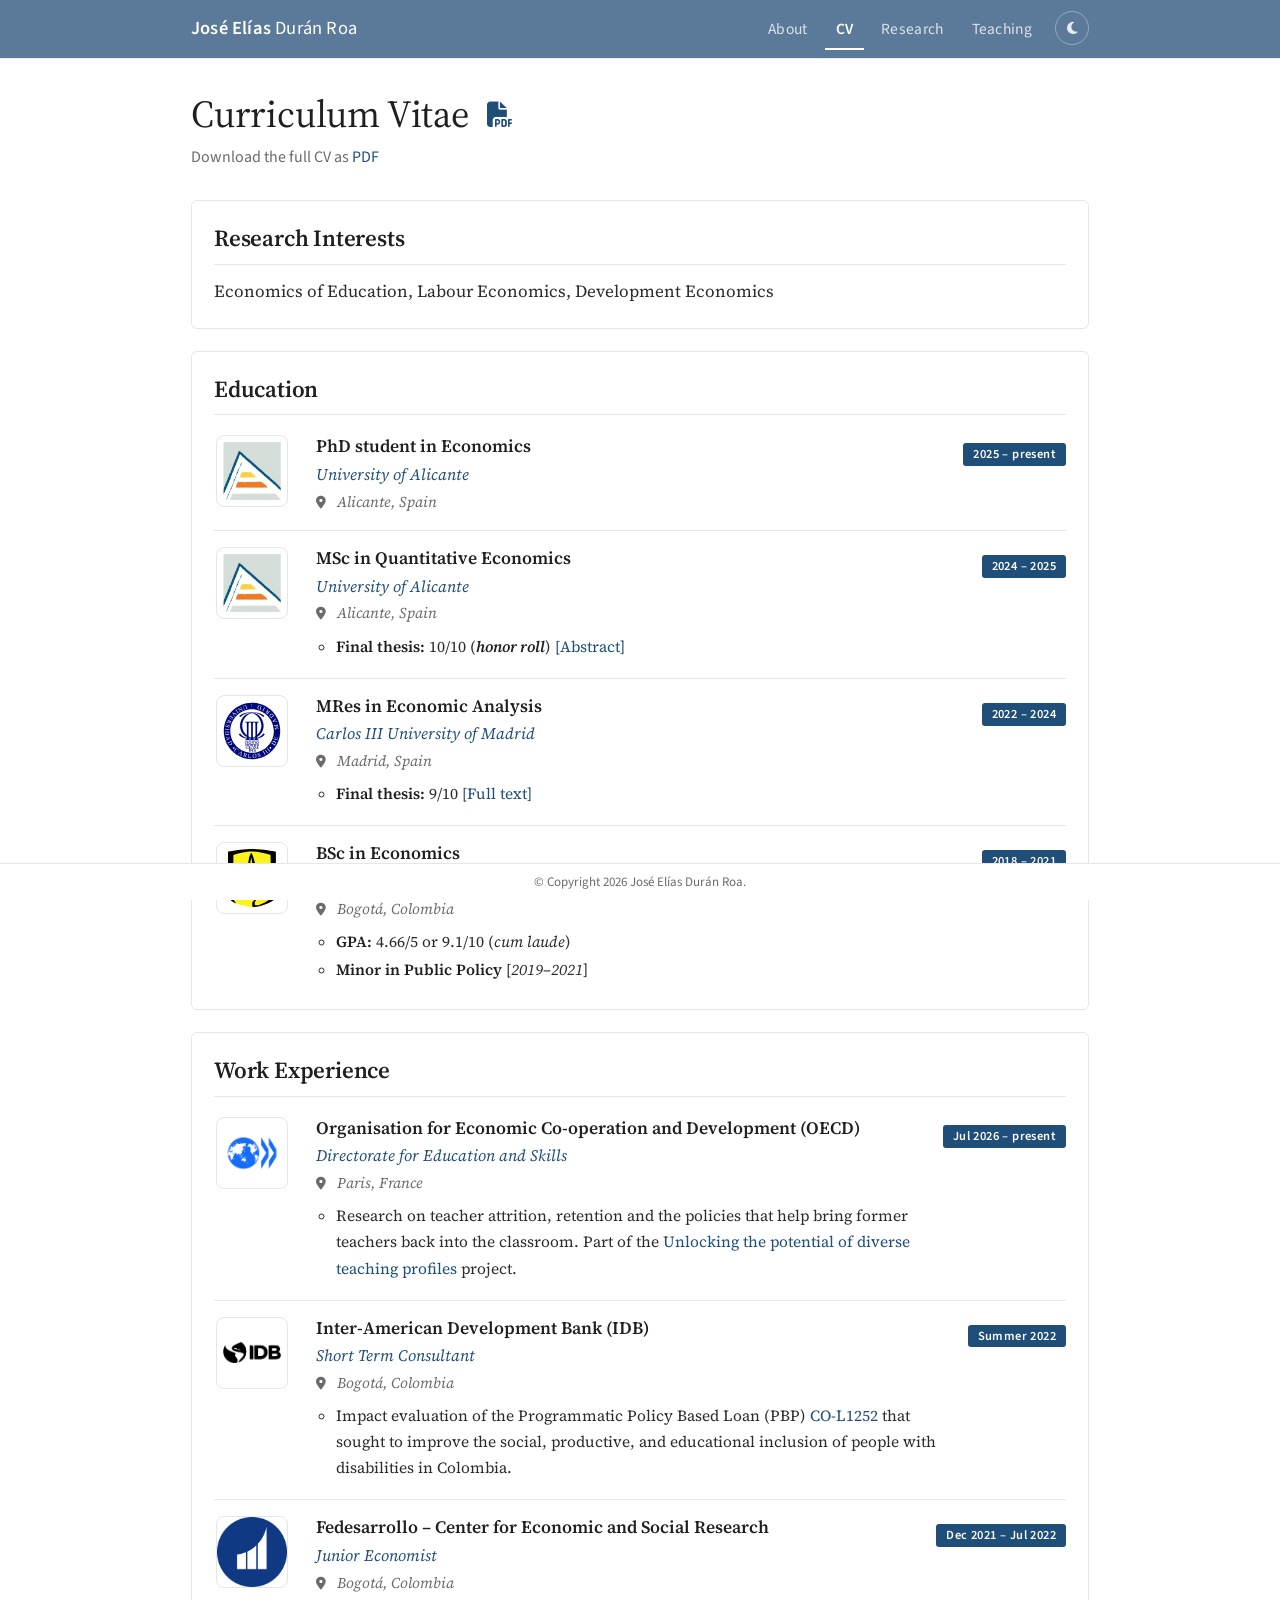
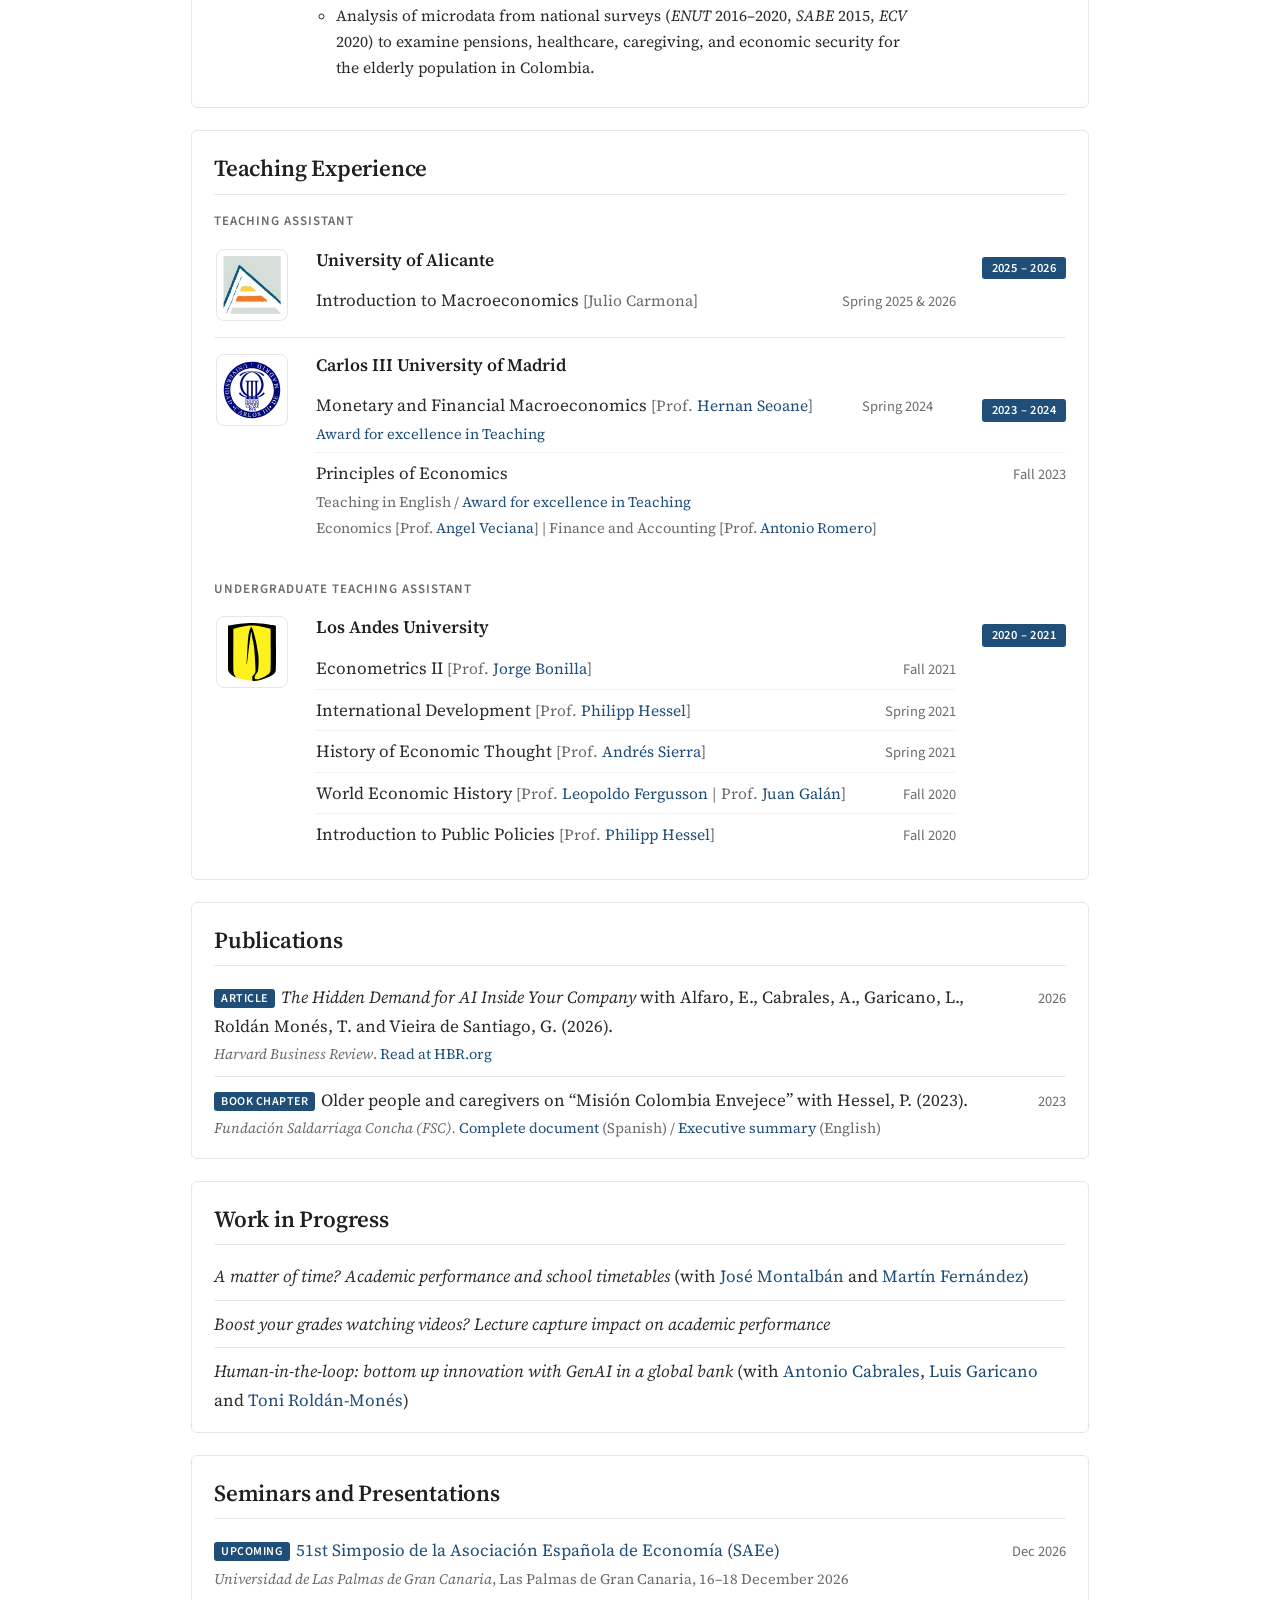
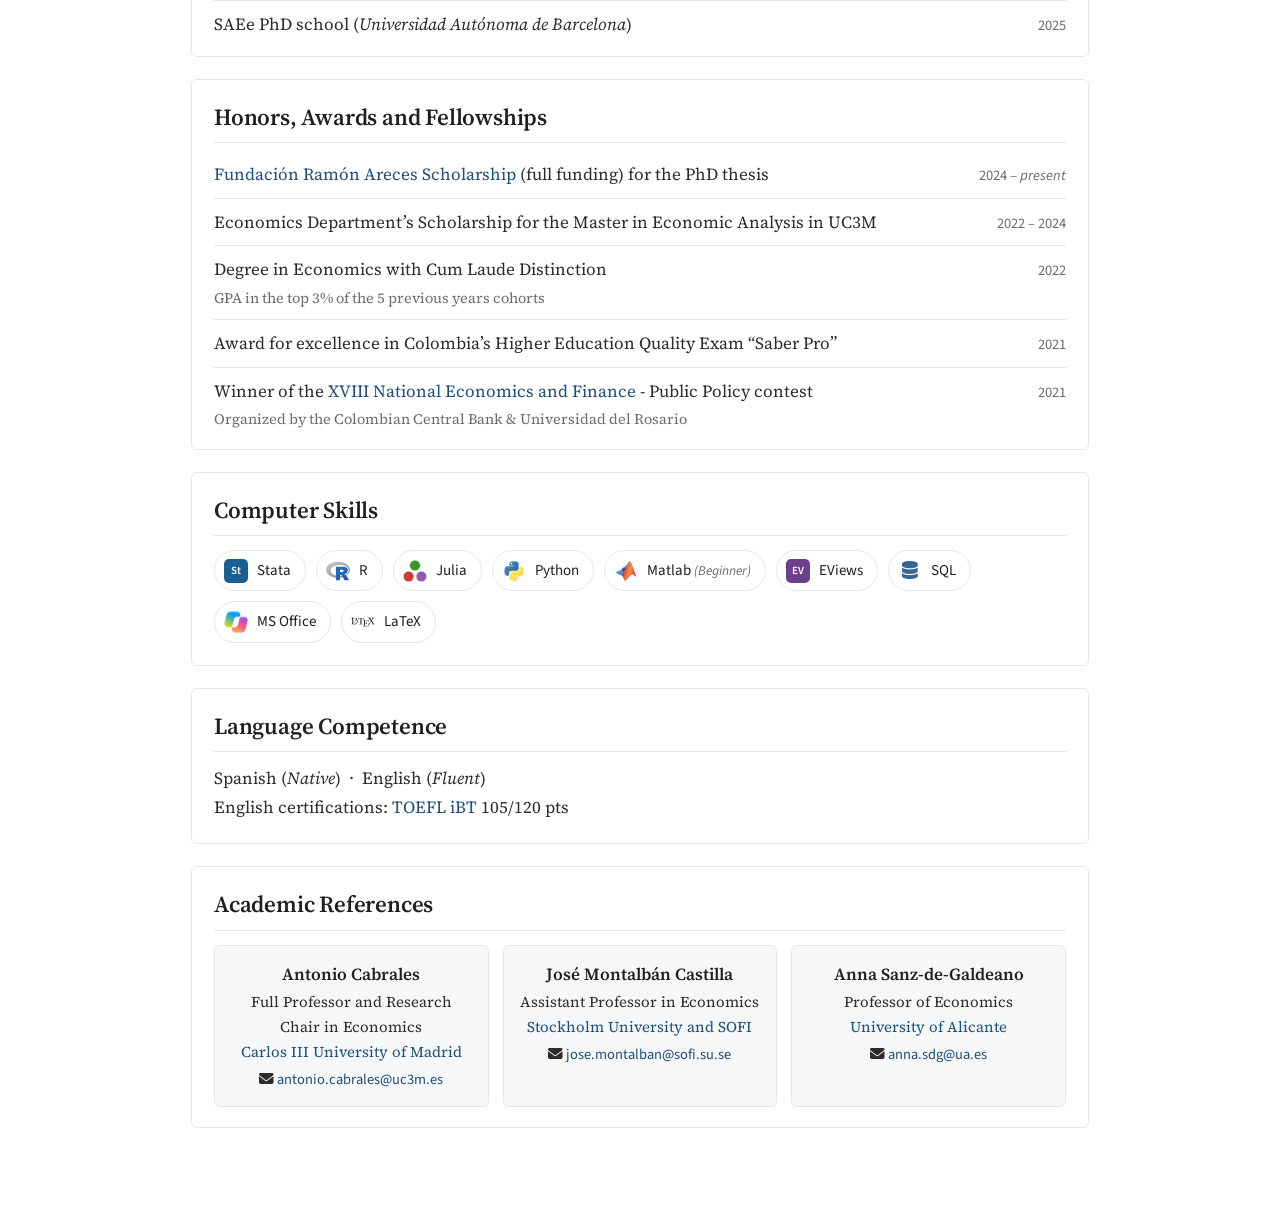
==== commit 6991ae96: "Top bar in the WIP badge blue Co-Authored-By: Claude Opus 5 (1M context) <noreply@anthropic.com> Cla" ====
--- a/cv.html
+++ b/cv.html
@@ -9,7 +9,7 @@
   <link rel="preconnect" href="https://fonts.gstatic.com" crossorigin>
   <link href="https://fonts.googleapis.com/css2?family=Source+Serif+4:ital,wght@0,400;0,600;1,400&family=Source+Sans+3:wght@400;600&display=swap" rel="stylesheet">
   <link rel="stylesheet" href="https://cdnjs.cloudflare.com/ajax/libs/font-awesome/6.5.2/css/all.min.css">
-  <link rel="stylesheet" href="assets/css/site.css?v=3">
+  <link rel="stylesheet" href="assets/css/site.css?v=4">
   <script src="assets/js/theme.js"></script>
 </head>
 <body class="af fixed-nav">
--- a/assets/css/site.css
+++ b/assets/css/site.css
@@ -627,7 +627,7 @@
 }
 
 /* ===== Navy top bar ===== */
-.navbar { background: #1f4e79; border-bottom: 0; box-shadow: 0 1px 0 rgba(0,0,0,.08); opacity: 1; }
+.navbar { background: #5b7a99; border-bottom: 0; box-shadow: 0 1px 0 rgba(0,0,0,.08); opacity: 1; }
 .navbar .brand, .navbar .brand b { color: #fff; }
 .navbar .brand:hover { color: #cfe0f3; }
 .navbar .menu a { color: rgba(255,255,255,.78); }
@@ -636,8 +636,8 @@
 .navbar .theme-toggle { color: rgba(255,255,255,.85); border-color: rgba(255,255,255,.35); }
 .navbar .theme-toggle:hover { color: #fff; border-color: #fff; }
 .nav-toggle span { background: #fff; }
-@media (max-width: 760px) { .navbar .menu { background: #1f4e79; border-bottom: 0; } }
-html[data-theme="dark"] .navbar { background: #2f5f8f; }
+@media (max-width: 760px) { .navbar .menu { background: #5b7a99; border-bottom: 0; } }
+html[data-theme="dark"] .navbar { background: #3e5670; }
 html[data-theme="dark"] .navbar .menu a.active { color: #fff; }
 html[data-theme="dark"] .nav-toggle span { background: #fff; }
 .home-contact { margin-top: 52px; }
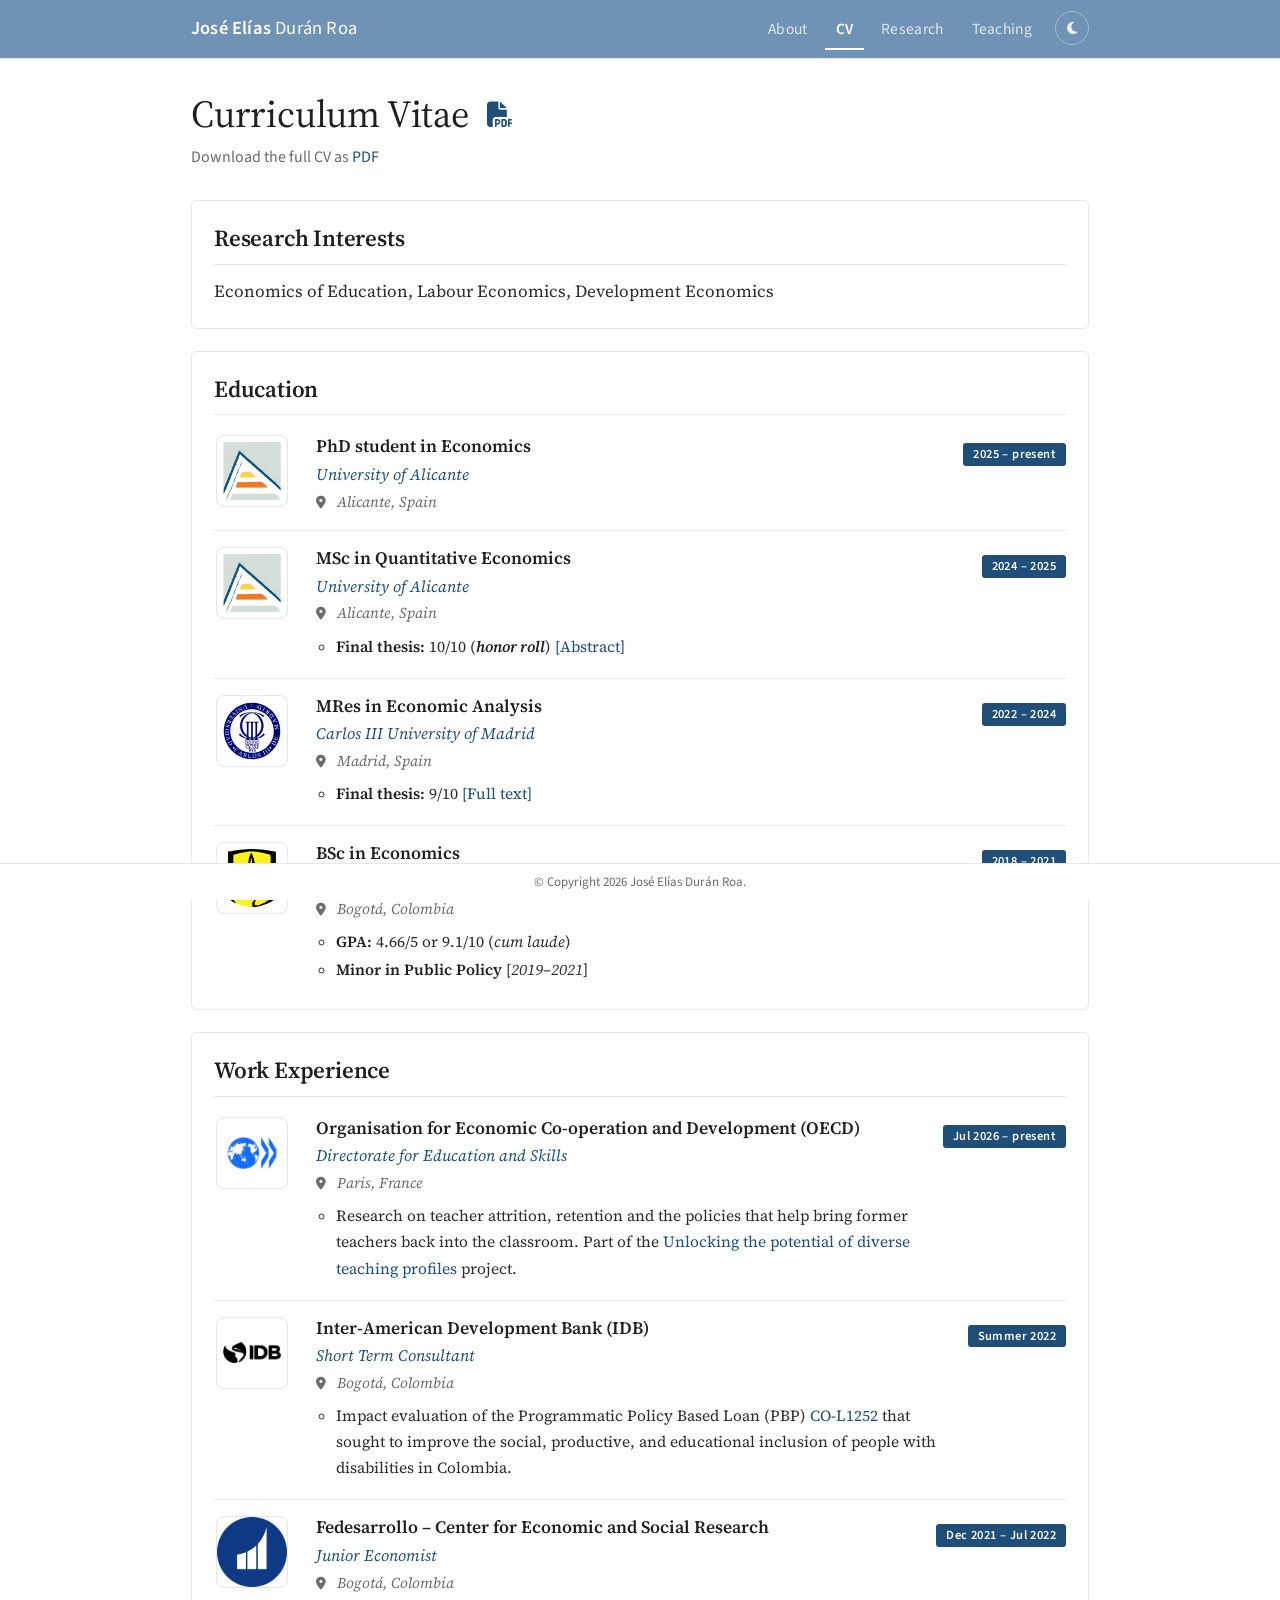
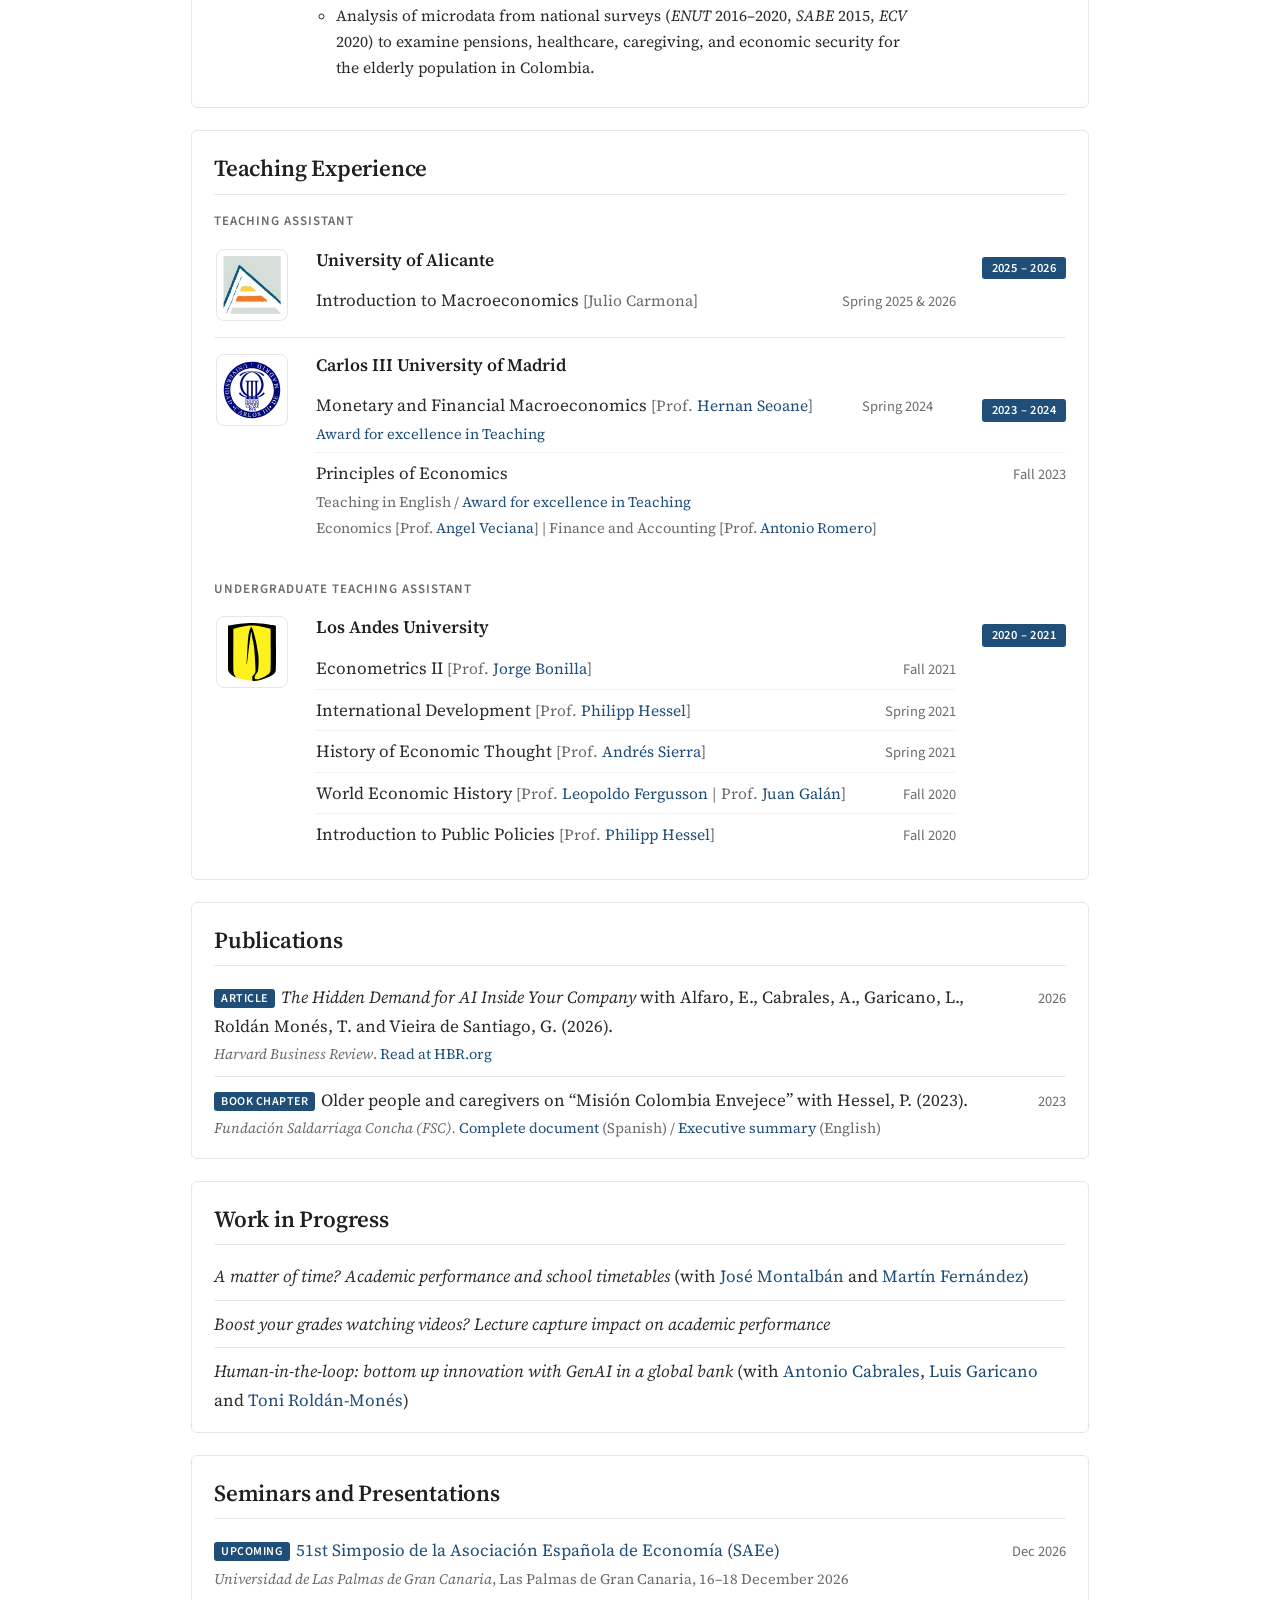
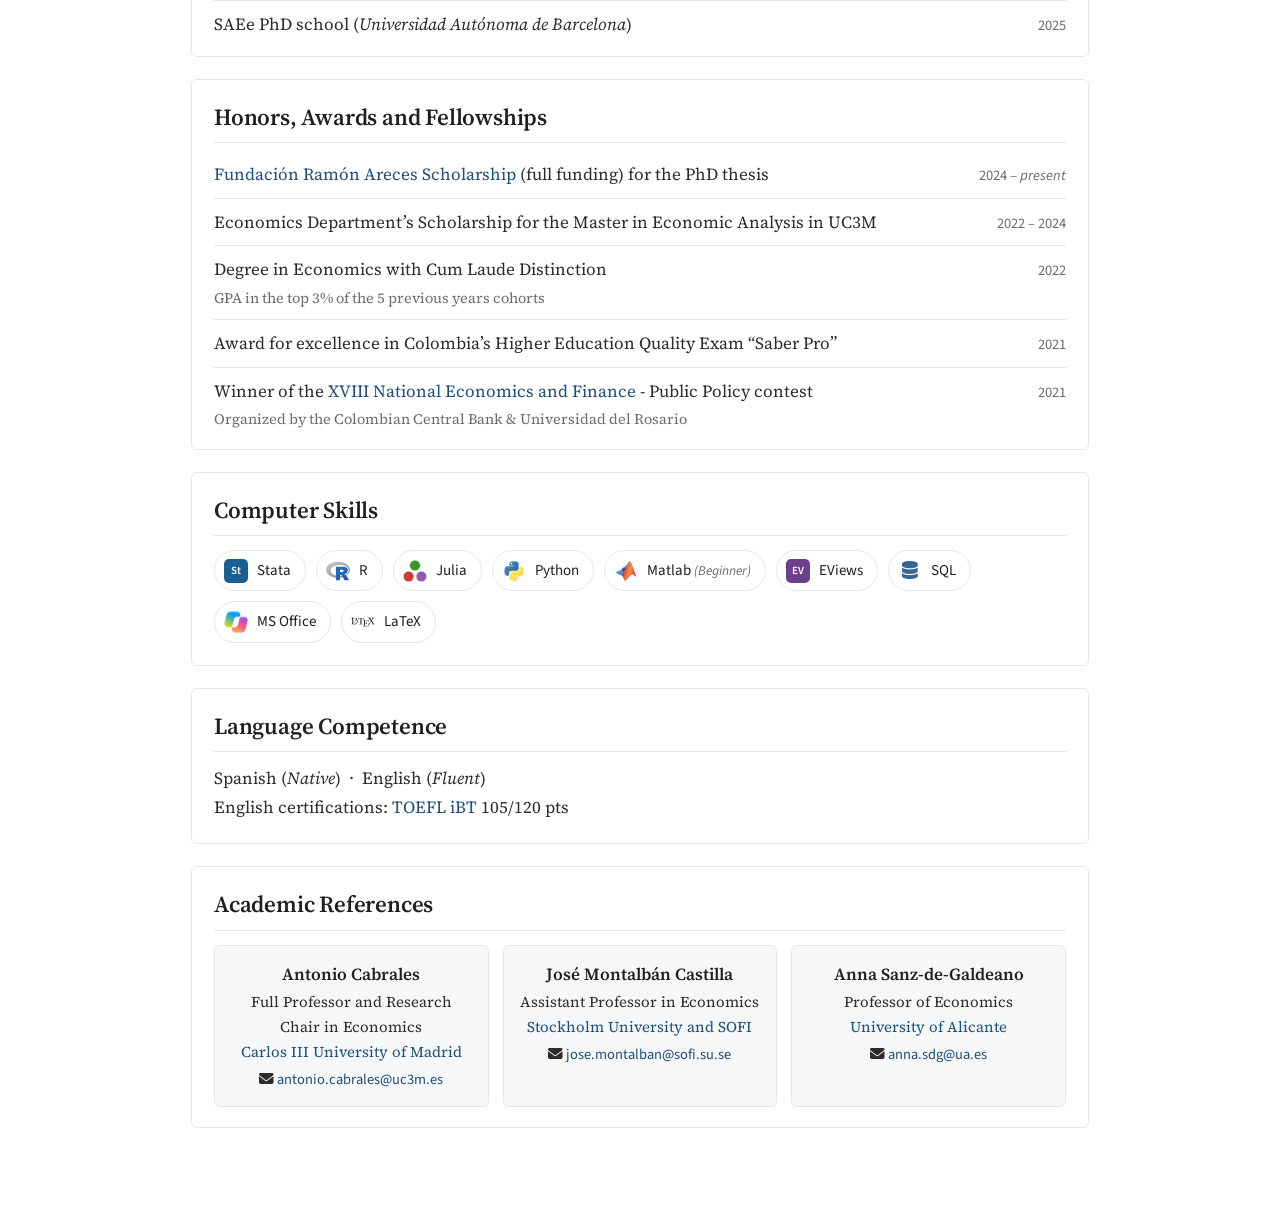
==== commit 48d55d99: "Slightly lighter blue top bar Co-Authored-By: Claude Opus 5 (1M context) <noreply@anthropic.com> Cla" ====
--- a/cv.html
+++ b/cv.html
@@ -9,7 +9,7 @@
   <link rel="preconnect" href="https://fonts.gstatic.com" crossorigin>
   <link href="https://fonts.googleapis.com/css2?family=Source+Serif+4:ital,wght@0,400;0,600;1,400&family=Source+Sans+3:wght@400;600&display=swap" rel="stylesheet">
   <link rel="stylesheet" href="https://cdnjs.cloudflare.com/ajax/libs/font-awesome/6.5.2/css/all.min.css">
-  <link rel="stylesheet" href="assets/css/site.css?v=4">
+  <link rel="stylesheet" href="assets/css/site.css?v=5">
   <script src="assets/js/theme.js"></script>
 </head>
 <body class="af fixed-nav">
--- a/assets/css/site.css
+++ b/assets/css/site.css
@@ -627,7 +627,7 @@
 }
 
 /* ===== Navy top bar ===== */
-.navbar { background: #5b7a99; border-bottom: 0; box-shadow: 0 1px 0 rgba(0,0,0,.08); opacity: 1; }
+.navbar { background: #7093b5; border-bottom: 0; box-shadow: 0 1px 0 rgba(0,0,0,.08); opacity: 1; }
 .navbar .brand, .navbar .brand b { color: #fff; }
 .navbar .brand:hover { color: #cfe0f3; }
 .navbar .menu a { color: rgba(255,255,255,.78); }
@@ -636,7 +636,7 @@
 .navbar .theme-toggle { color: rgba(255,255,255,.85); border-color: rgba(255,255,255,.35); }
 .navbar .theme-toggle:hover { color: #fff; border-color: #fff; }
 .nav-toggle span { background: #fff; }
-@media (max-width: 760px) { .navbar .menu { background: #5b7a99; border-bottom: 0; } }
+@media (max-width: 760px) { .navbar .menu { background: #7093b5; border-bottom: 0; } }
 html[data-theme="dark"] .navbar { background: #3e5670; }
 html[data-theme="dark"] .navbar .menu a.active { color: #fff; }
 html[data-theme="dark"] .nav-toggle span { background: #fff; }
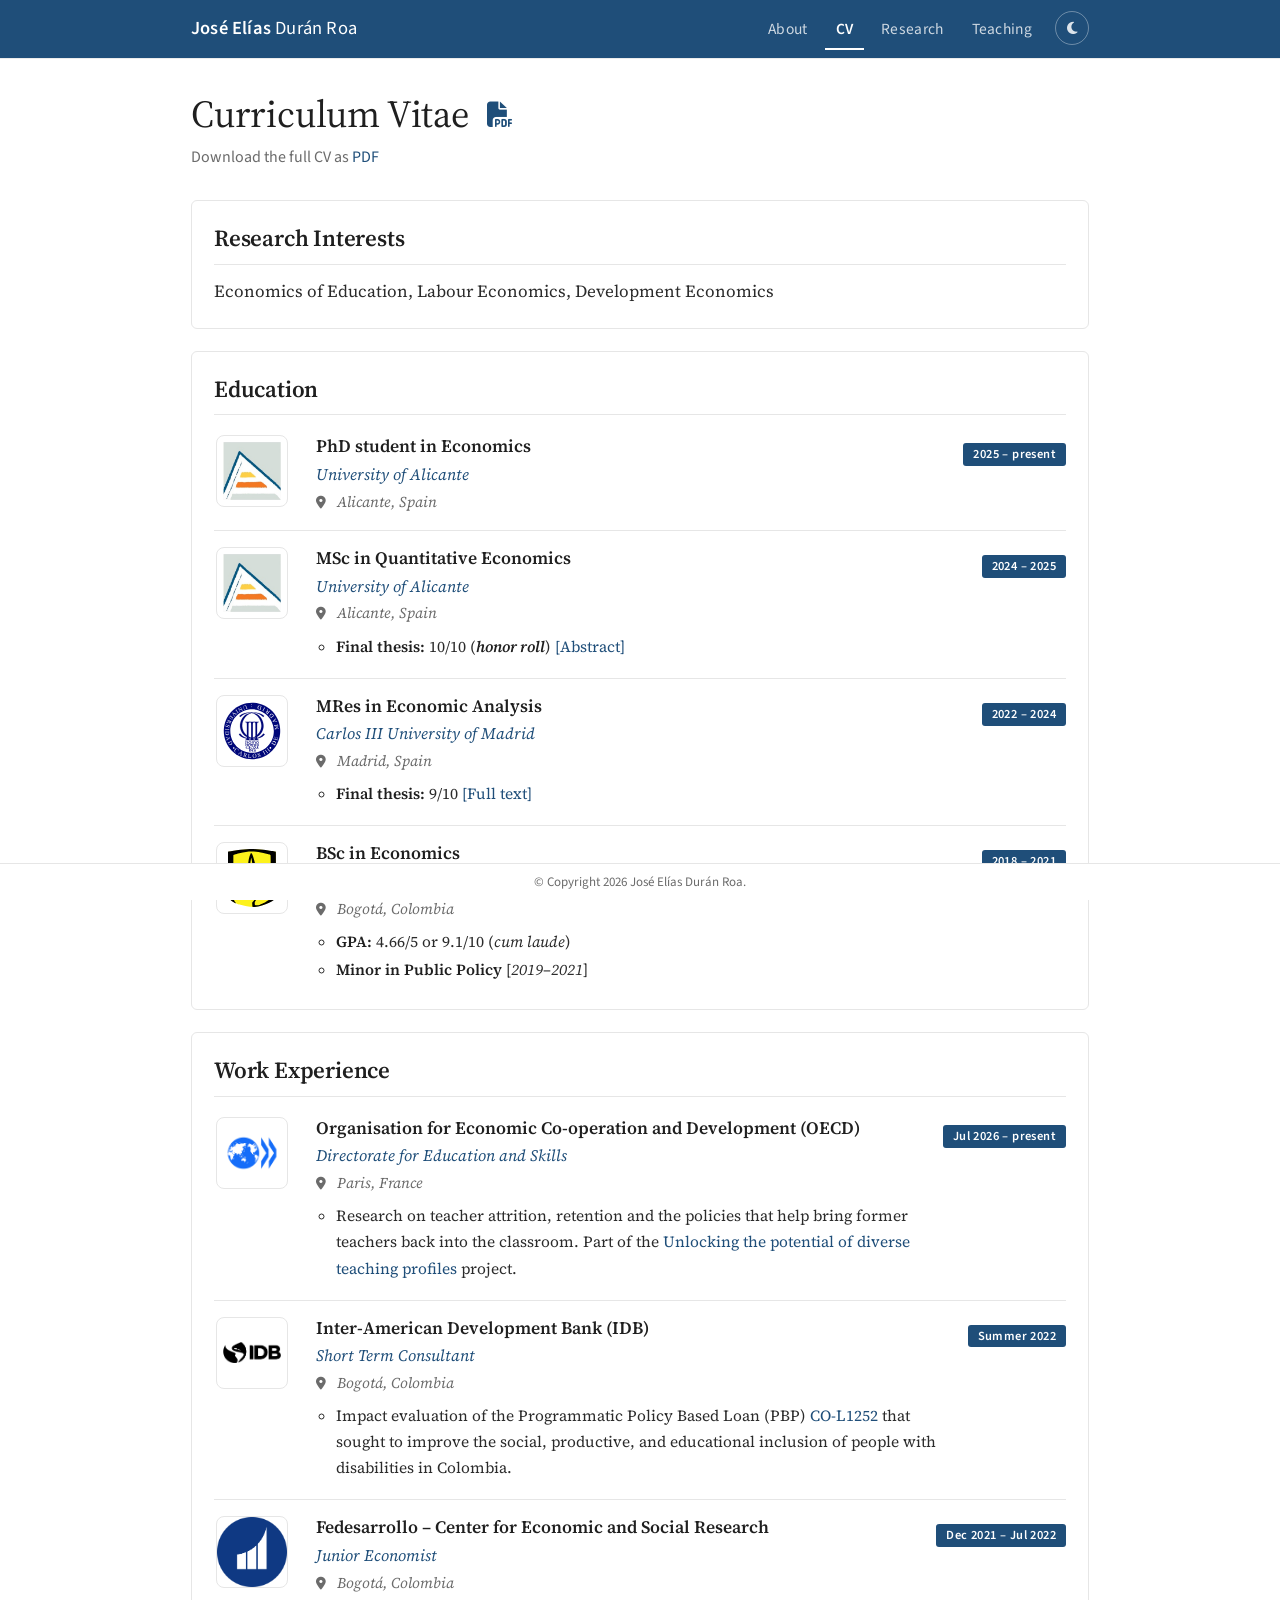
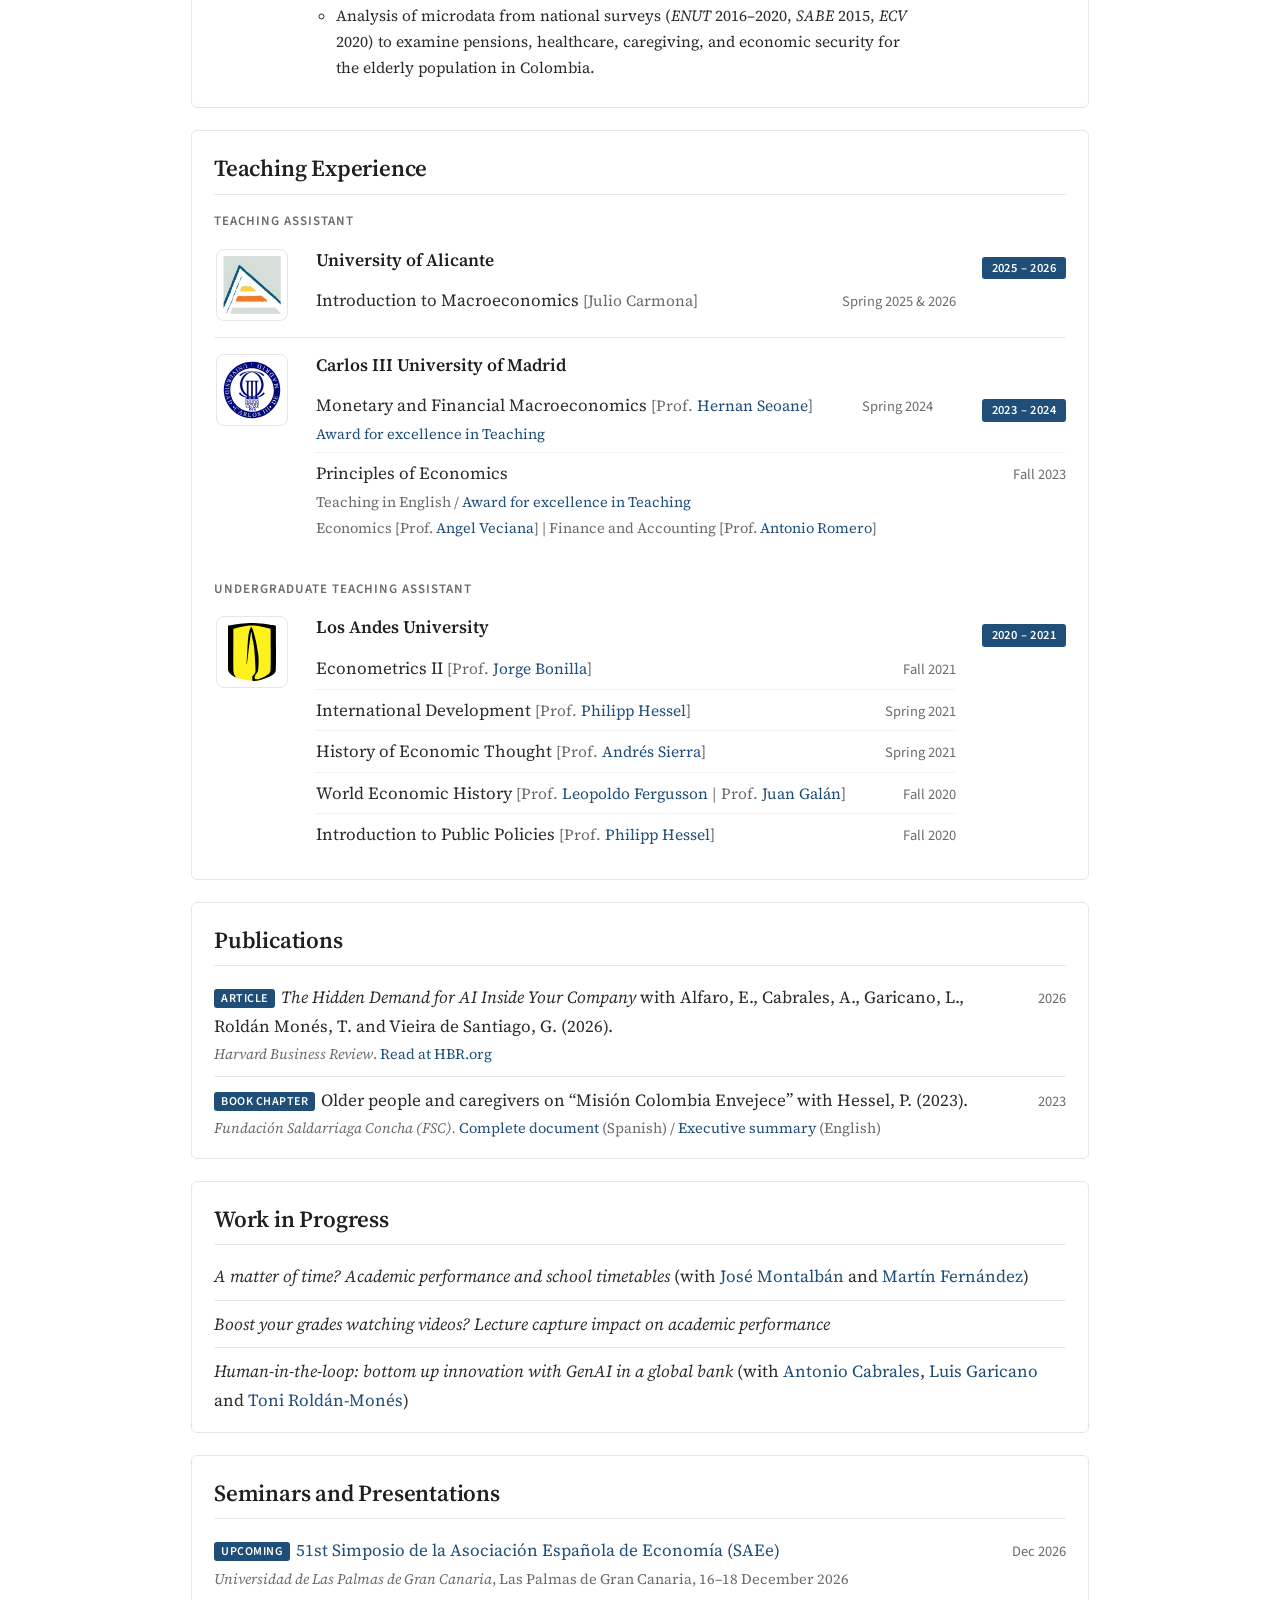
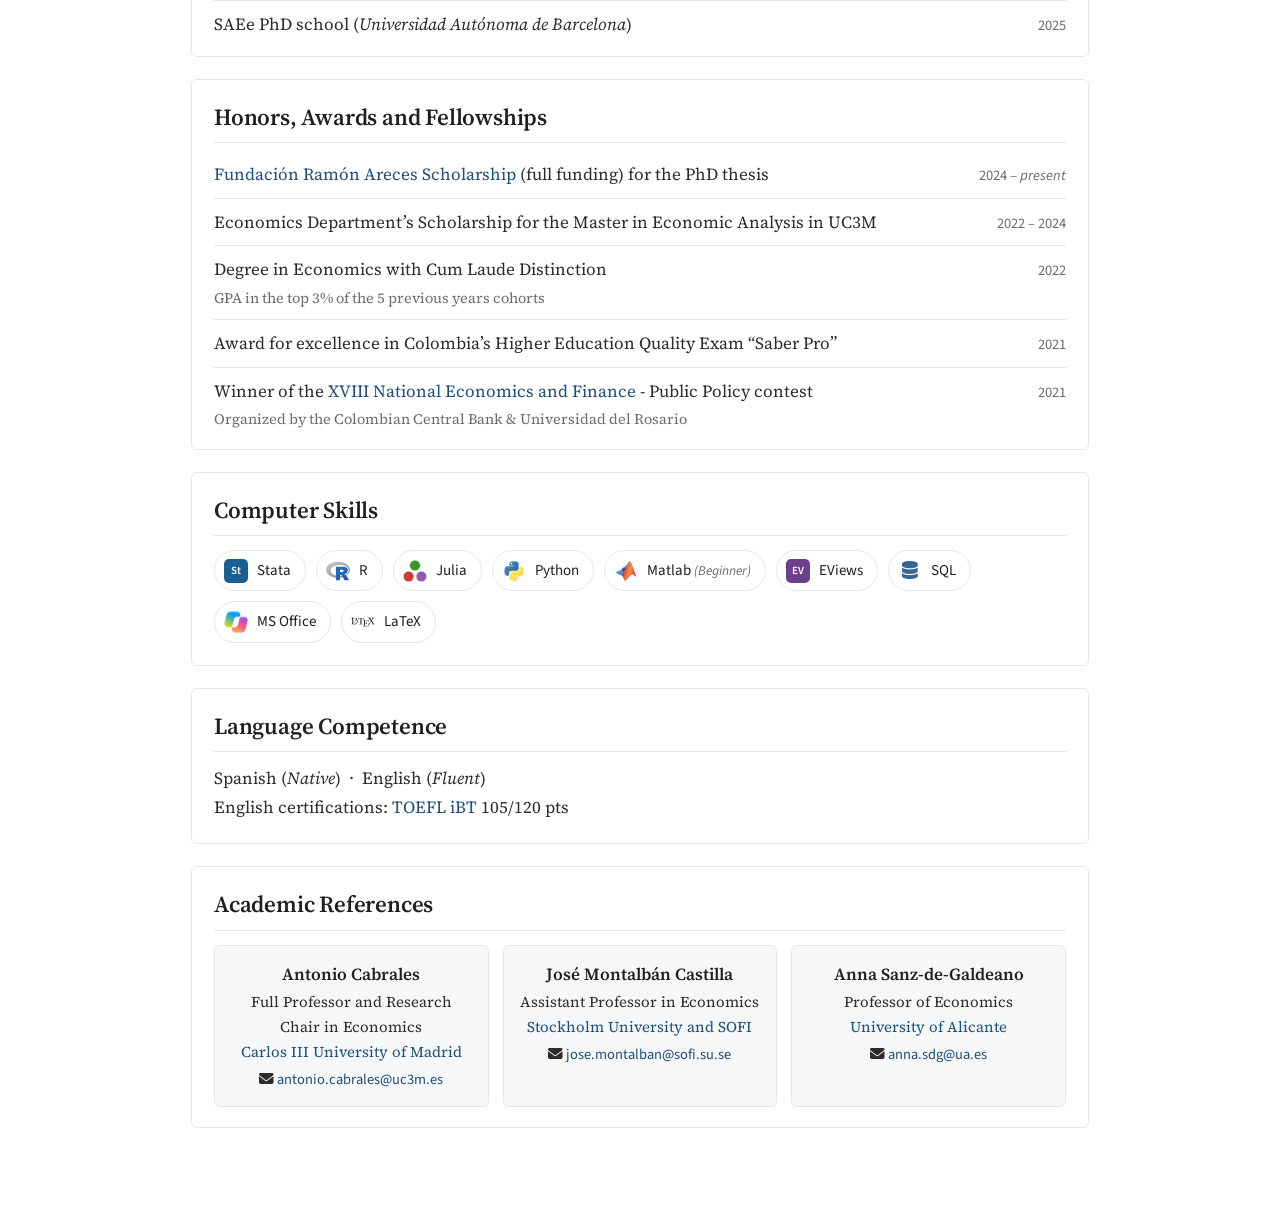
==== commit 090dc631: "Top bar back to the Download CV button blue Co-Authored-By: Claude Opus 5 (1M context) <noreply@anth" ====
--- a/cv.html
+++ b/cv.html
@@ -9,7 +9,7 @@
   <link rel="preconnect" href="https://fonts.gstatic.com" crossorigin>
   <link href="https://fonts.googleapis.com/css2?family=Source+Serif+4:ital,wght@0,400;0,600;1,400&family=Source+Sans+3:wght@400;600&display=swap" rel="stylesheet">
   <link rel="stylesheet" href="https://cdnjs.cloudflare.com/ajax/libs/font-awesome/6.5.2/css/all.min.css">
-  <link rel="stylesheet" href="assets/css/site.css?v=5">
+  <link rel="stylesheet" href="assets/css/site.css?v=6">
   <script src="assets/js/theme.js"></script>
 </head>
 <body class="af fixed-nav">
--- a/assets/css/site.css
+++ b/assets/css/site.css
@@ -627,7 +627,7 @@
 }
 
 /* ===== Navy top bar ===== */
-.navbar { background: #7093b5; border-bottom: 0; box-shadow: 0 1px 0 rgba(0,0,0,.08); opacity: 1; }
+.navbar { background: #1f4e79; border-bottom: 0; box-shadow: 0 1px 0 rgba(0,0,0,.08); opacity: 1; }
 .navbar .brand, .navbar .brand b { color: #fff; }
 .navbar .brand:hover { color: #cfe0f3; }
 .navbar .menu a { color: rgba(255,255,255,.78); }
@@ -636,8 +636,8 @@
 .navbar .theme-toggle { color: rgba(255,255,255,.85); border-color: rgba(255,255,255,.35); }
 .navbar .theme-toggle:hover { color: #fff; border-color: #fff; }
 .nav-toggle span { background: #fff; }
-@media (max-width: 760px) { .navbar .menu { background: #7093b5; border-bottom: 0; } }
-html[data-theme="dark"] .navbar { background: #3e5670; }
+@media (max-width: 760px) { .navbar .menu { background: #1f4e79; border-bottom: 0; } }
+html[data-theme="dark"] .navbar { background: #2f5f8f; }
 html[data-theme="dark"] .navbar .menu a.active { color: #fff; }
 html[data-theme="dark"] .nav-toggle span { background: #fff; }
 .home-contact { margin-top: 52px; }
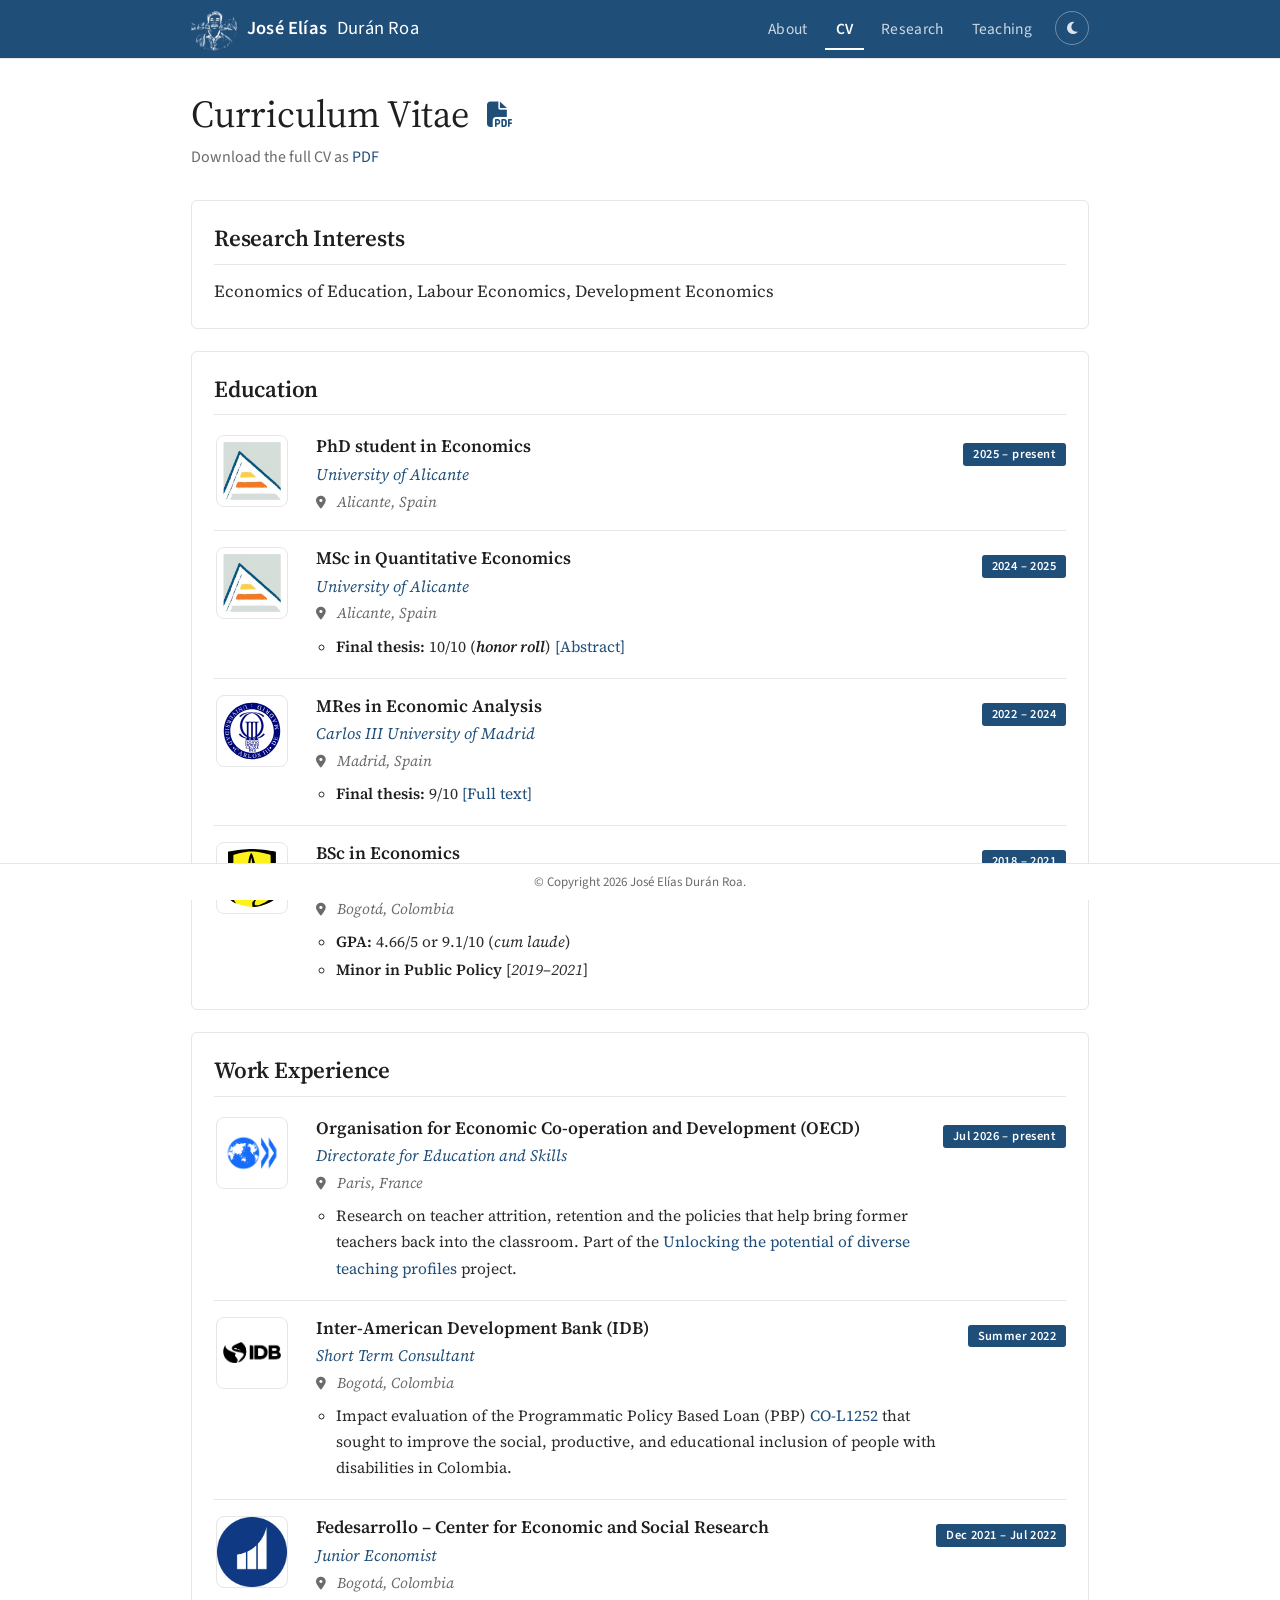
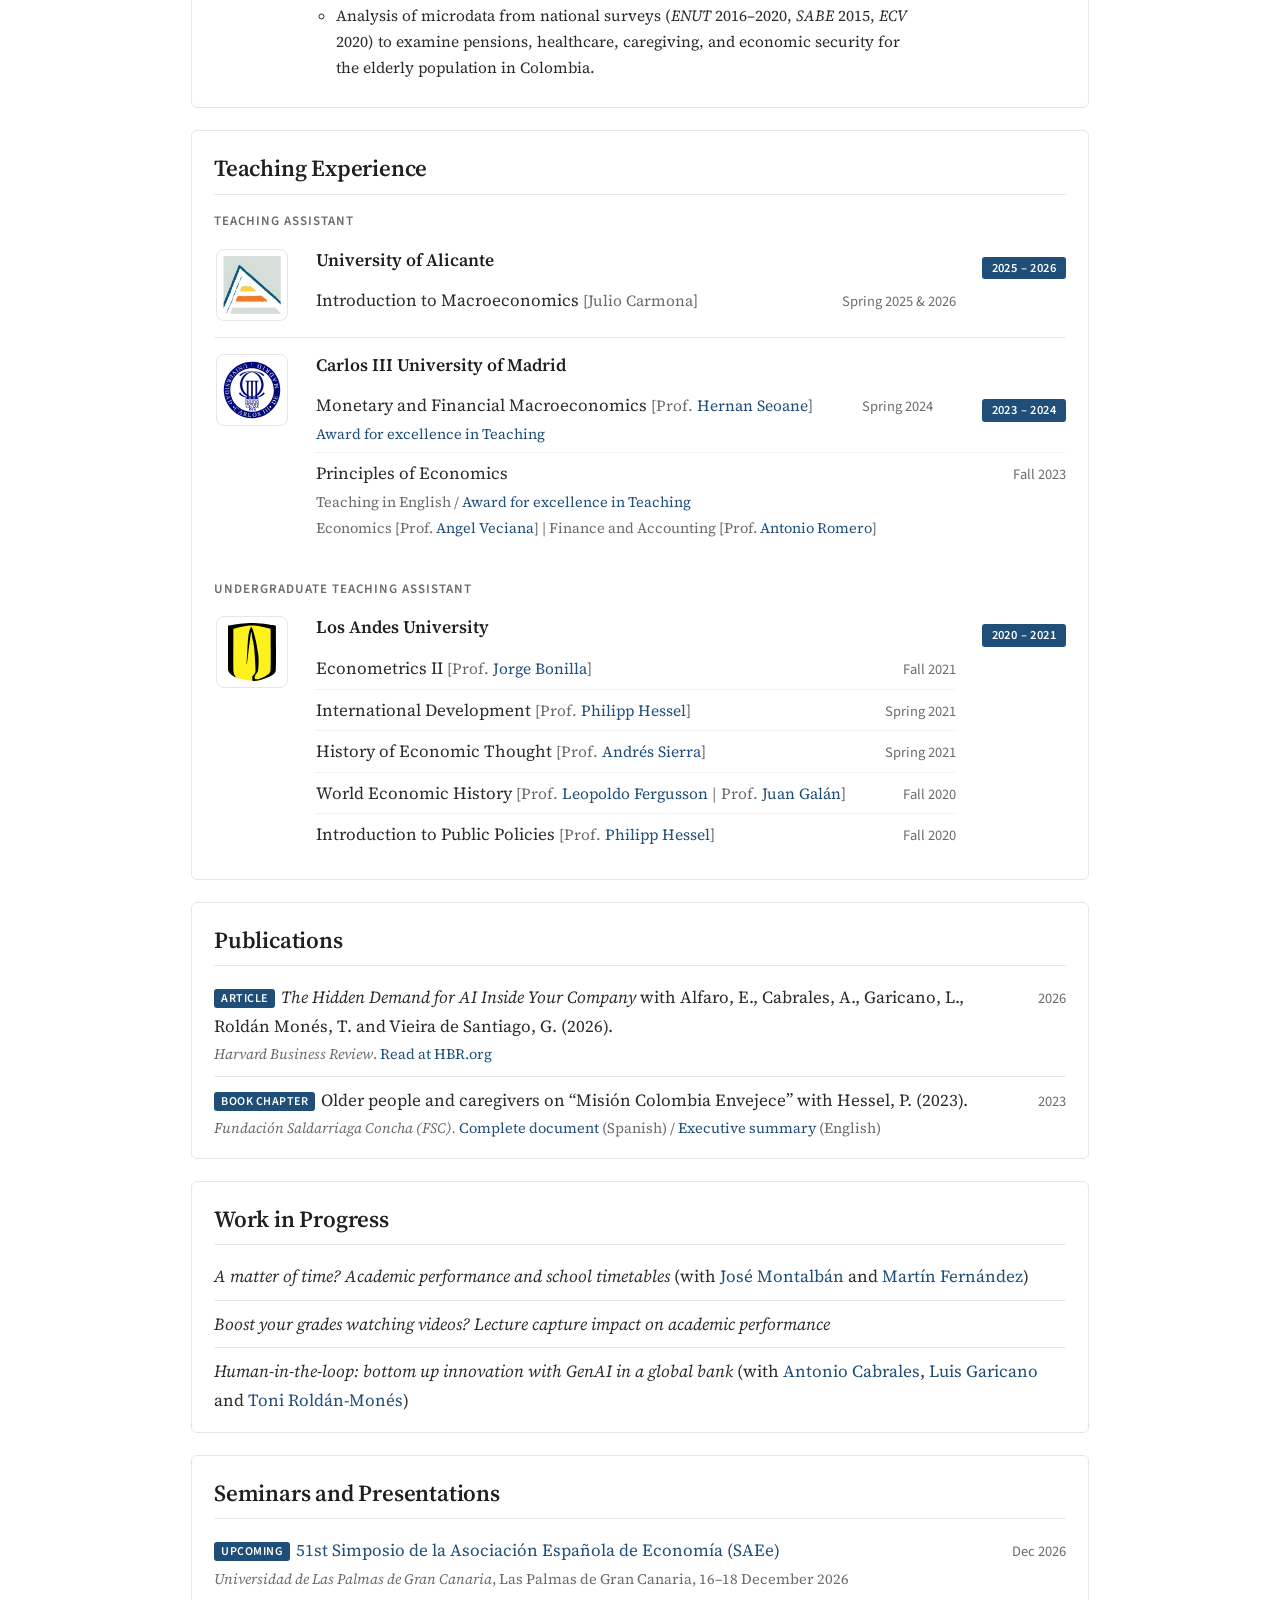
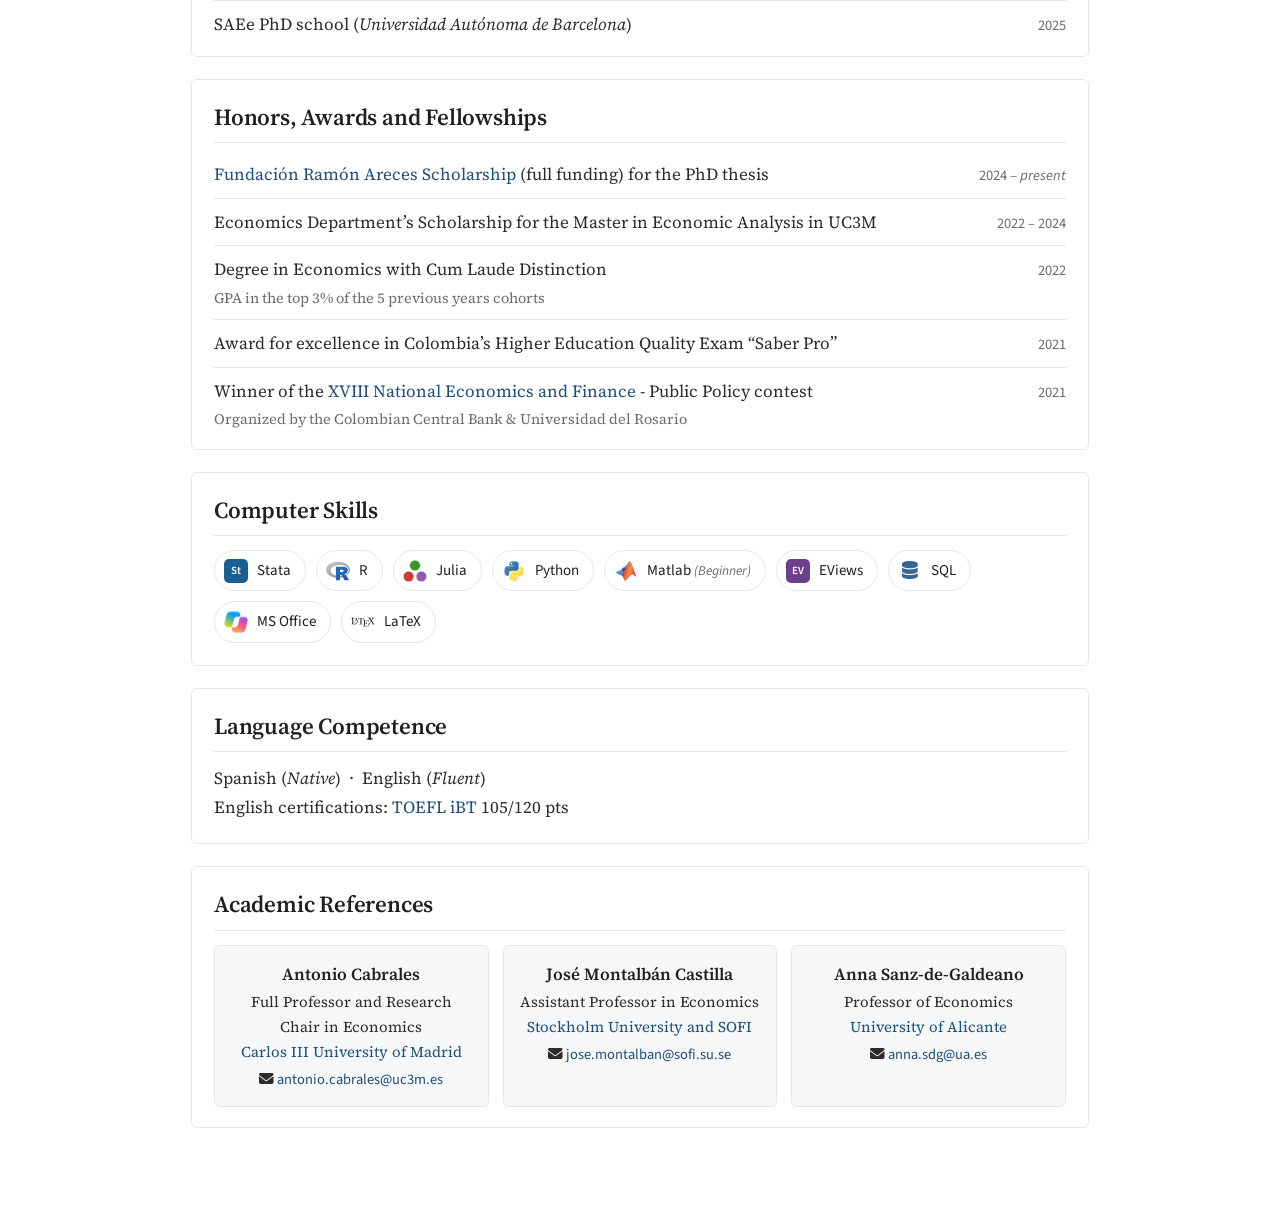
==== commit 083794ab: "Add ORCID link and silhouette logo/favicon - ORCID icon in the social circles under the profile phot" ====
--- a/cv.html
+++ b/cv.html
@@ -4,19 +4,21 @@
   <meta charset="UTF-8">
   <meta name="viewport" content="width=device-width, initial-scale=1.0">
   <title>CV</title>
+  <link rel="icon" type="image/png" href="assets/img/favicon.png">
+  <link rel="apple-touch-icon" href="assets/img/apple-touch-icon.png">
   <meta name="description" content="Curriculum vitae of José Elías Durán Roa: education, work experience, teaching, research, awards and references.">
   <link rel="preconnect" href="https://fonts.googleapis.com">
   <link rel="preconnect" href="https://fonts.gstatic.com" crossorigin>
   <link href="https://fonts.googleapis.com/css2?family=Source+Serif+4:ital,wght@0,400;0,600;1,400&family=Source+Sans+3:wght@400;600&display=swap" rel="stylesheet">
   <link rel="stylesheet" href="https://cdnjs.cloudflare.com/ajax/libs/font-awesome/6.5.2/css/all.min.css">
-  <link rel="stylesheet" href="assets/css/site.css?v=6">
+  <link rel="stylesheet" href="assets/css/site.css?v=7">
   <script src="assets/js/theme.js"></script>
 </head>
 <body class="af fixed-nav">
 
   <header class="navbar">
     <div class="nav-wrap">
-      <a href="index.html" class="brand"><b>José Elías</b> Durán Roa</a>
+      <a href="index.html" class="brand"><img class="brand-logo" src="assets/img/logo.png" alt="" aria-hidden="true"><b>José Elías</b> Durán Roa</a>
       <button class="nav-toggle" aria-label="Toggle navigation"><span></span><span></span><span></span></button>
       <ul class="menu">
         <li><a href="index.html">About</a></li>
--- a/assets/css/site.css
+++ b/assets/css/site.css
@@ -641,3 +641,8 @@
 html[data-theme="dark"] .navbar .menu a.active { color: #fff; }
 html[data-theme="dark"] .nav-toggle span { background: #fff; }
 .home-contact { margin-top: 52px; }
+
+/* ===== BRAND LOGO (silhouette) ===== */
+.navbar .brand { display: inline-flex; align-items: center; gap: 10px; }
+.navbar .brand-logo { width: 46px; height: 46px; flex: none; display: block; }
+@media (max-width: 760px) { .navbar .brand-logo { width: 32px; height: 32px; } }
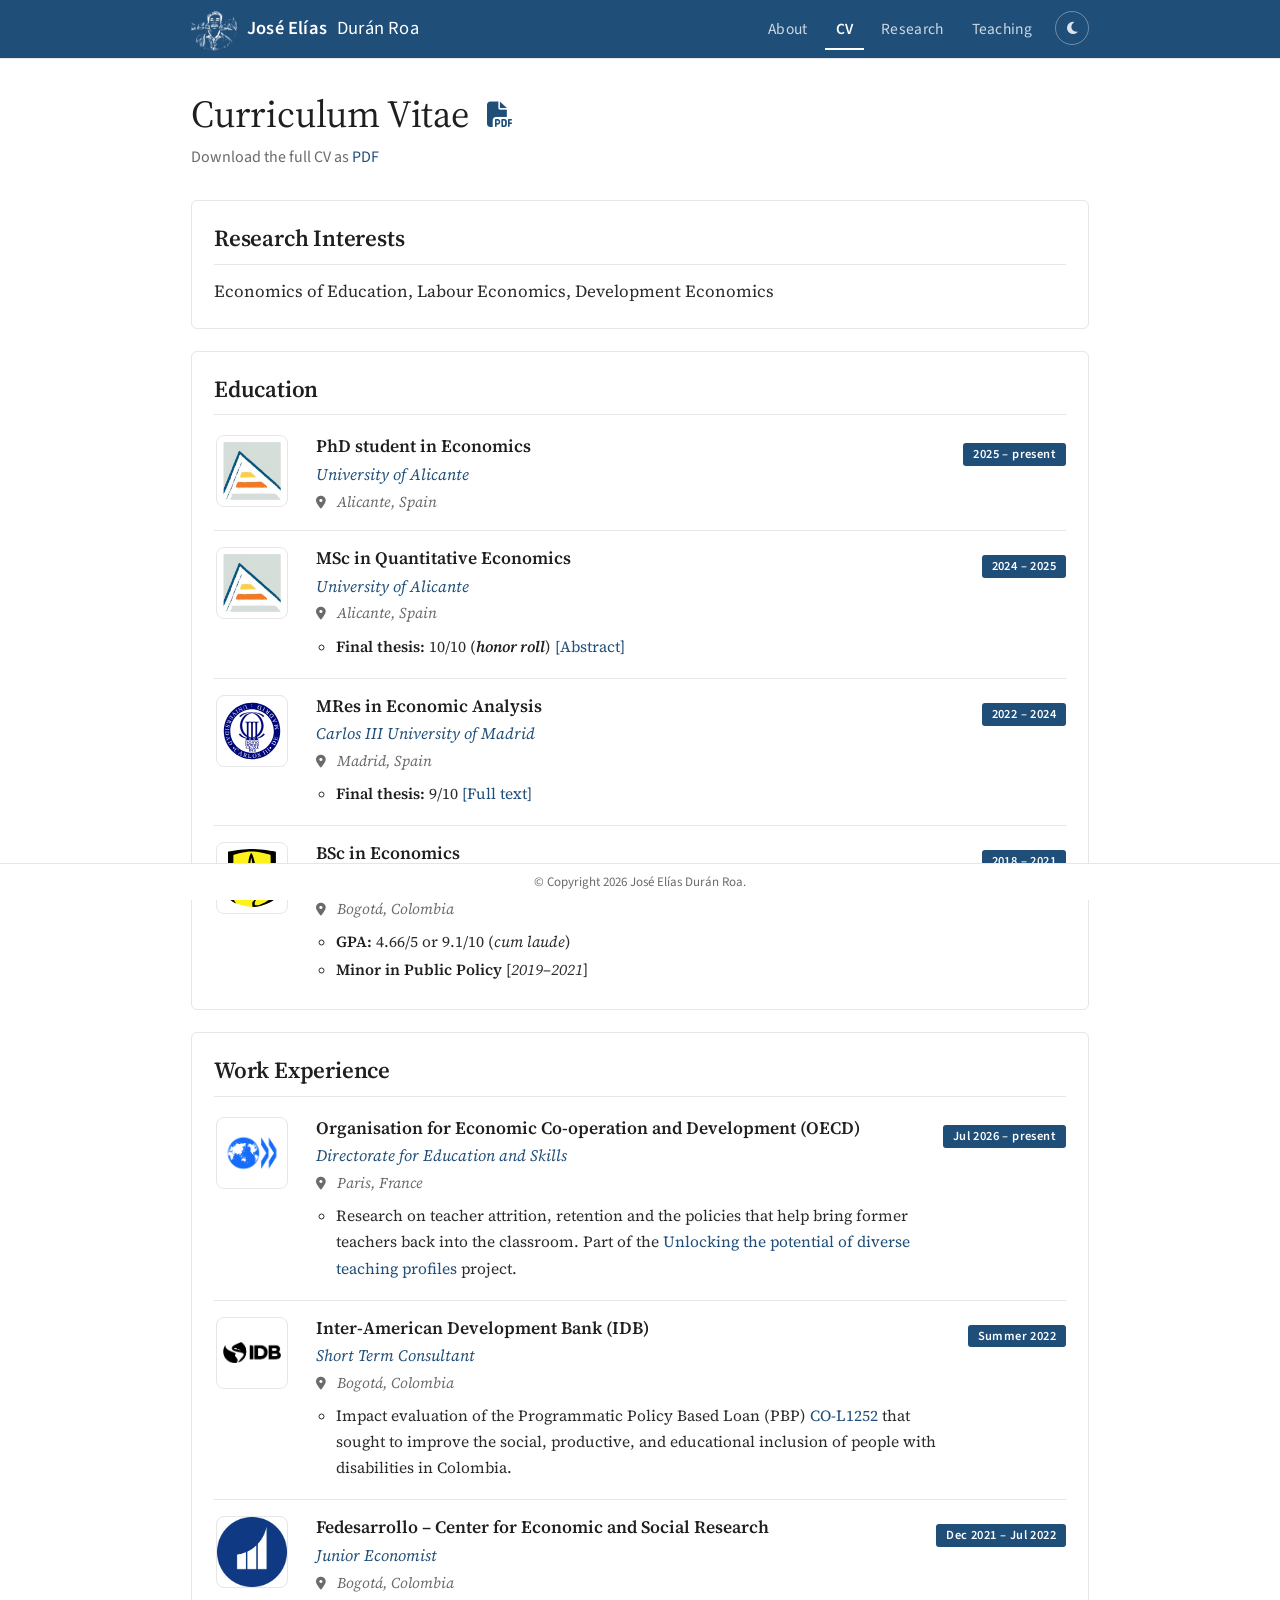
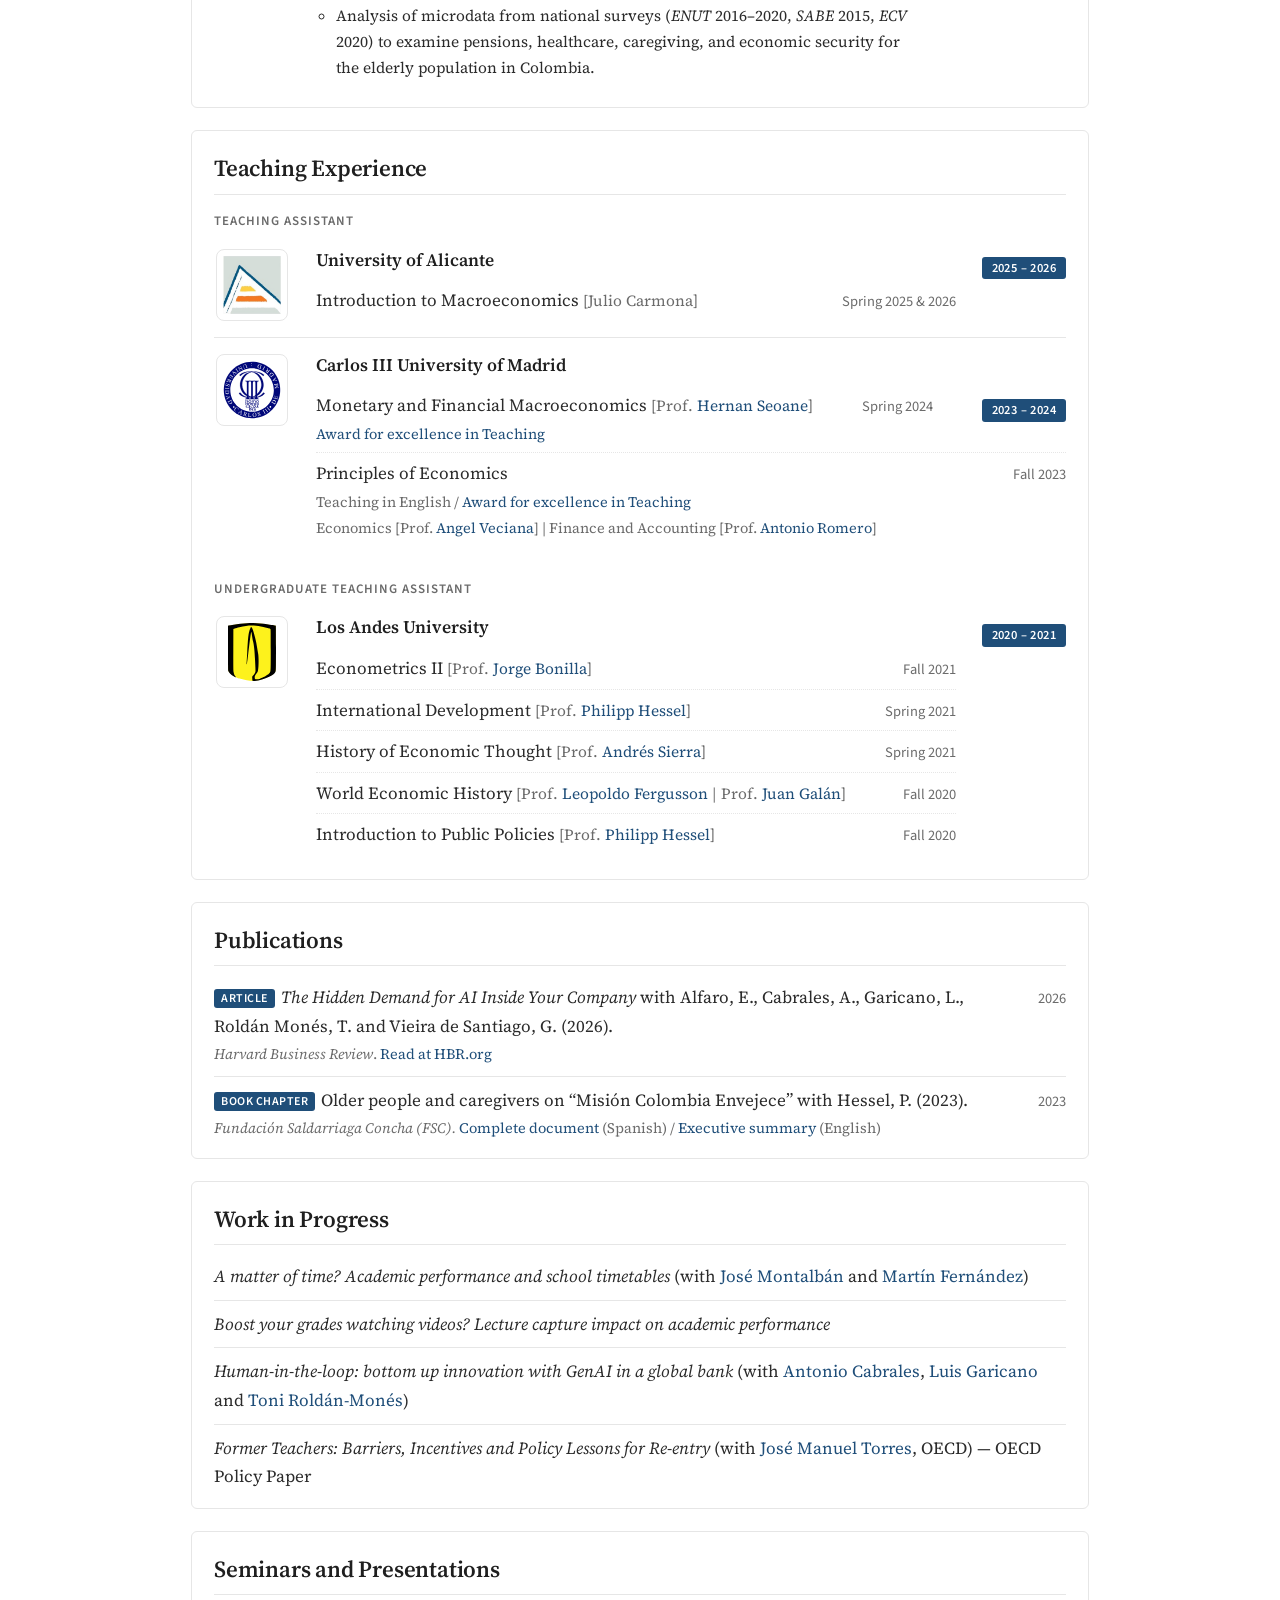
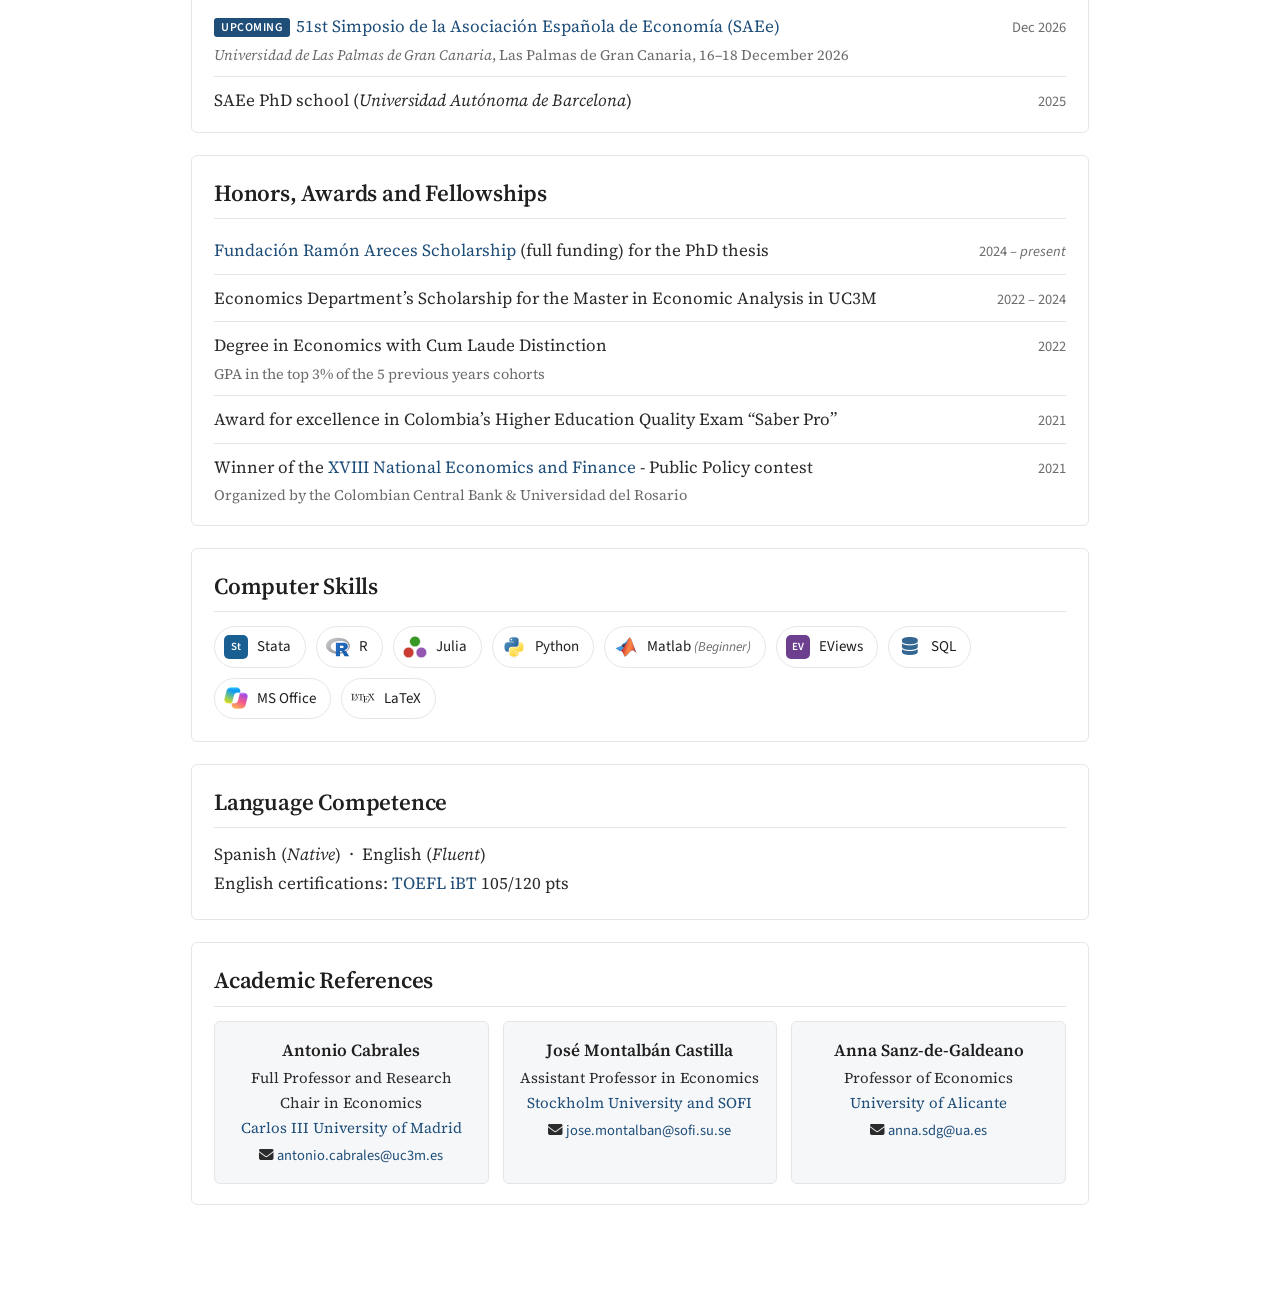
==== commit a14ef71b: "Add OECD policy paper on former teachers to Work in Progress Co-Authored-By: Claude Opus 5.5 (1M con" ====
--- a/cv.html
+++ b/cv.html
@@ -207,7 +207,7 @@
             <ul class="rows">
               <li><span class="what">Econometrics II <span class="prof">[Prof. <a href="https://jobonill.wixsite.com/jorgebonilla/about-me" target="_blank">Jorge Bonilla</a>]</span></span><span class="when">Fall 2021</span></li>
               <li><span class="what">International Development <span class="prof">[Prof. <a href="https://www.decadeofhealthyageing.org/find-knowledge/connect/people/philipp-hessel" target="_blank">Philipp Hessel</a>]</span></span><span class="when">Spring 2021</span></li>
-              <li><span class="what">History of Economic Thought <span class="prof">[Prof. <a href="https://economia.uniandes.edu.co/profesores/andres-felipe-sierra" target="_blank">Andrés Sierra</a>]</span></span><span class="when">Spring 2021</span></li>
+              <li><span class="what">History of Economic Thought <span class="prof">[Prof. <a href="https://sites.google.com/view/gihpte/miembros/andr%C3%A9s-felipe-sierra" target="_blank">Andrés Sierra</a>]</span></span><span class="when">Spring 2021</span></li>
               <li><span class="what">World Economic History <span class="prof">[Prof. <a href="https://www.leopoldofergusson.com/" target="_blank">Leopoldo Fergusson</a> | Prof. <a href="https://my.theopenscholar.com/jsgalan/" target="_blank">Juan Galán</a>]</span></span><span class="when">Fall 2020</span></li>
               <li><span class="what">Introduction to Public Policies <span class="prof">[Prof. <a href="https://www.decadeofhealthyageing.org/find-knowledge/connect/people/philipp-hessel" target="_blank">Philipp Hessel</a>]</span></span><span class="when">Fall 2020</span></li>
             </ul>
@@ -243,6 +243,7 @@
         <li><span class="what"><em>A matter of time? Academic performance and school timetables</em> (with <a href="https://sites.google.com/site/josemontalbancastilla/" target="_blank">José Montalbán</a> and <a href="https://sites.google.com/view/martinfernandezsanchez/home" target="_blank">Martín Fernández</a>)</span></li>
         <li><span class="what"><em>Boost your grades watching videos? Lecture capture impact on academic performance</em></span></li>
         <li><span class="what"><em>Human-in-the-loop: bottom up innovation with GenAI in a global bank</em> (with <a href="https://economia.uc3m.es/acabrales/" target="_blank">Antonio Cabrales</a>, <a href="https://sites.google.com/site/luisgaricano/" target="_blank">Luis Garicano</a> and <a href="https://www.toniroldan.eu/" target="_blank">Toni Roldán-Monés</a>)</span></li>
+        <li><span class="what"><em>Former Teachers: Barriers, Incentives and Policy Lessons for Re-entry</em> (with <a href="https://www.linkedin.com/in/jos%C3%A9-manuel-torres-4b91a7b6" target="_blank">José Manuel Torres</a>, OECD) — OECD Policy Paper</span></li>
       </ul>
     </section>
 
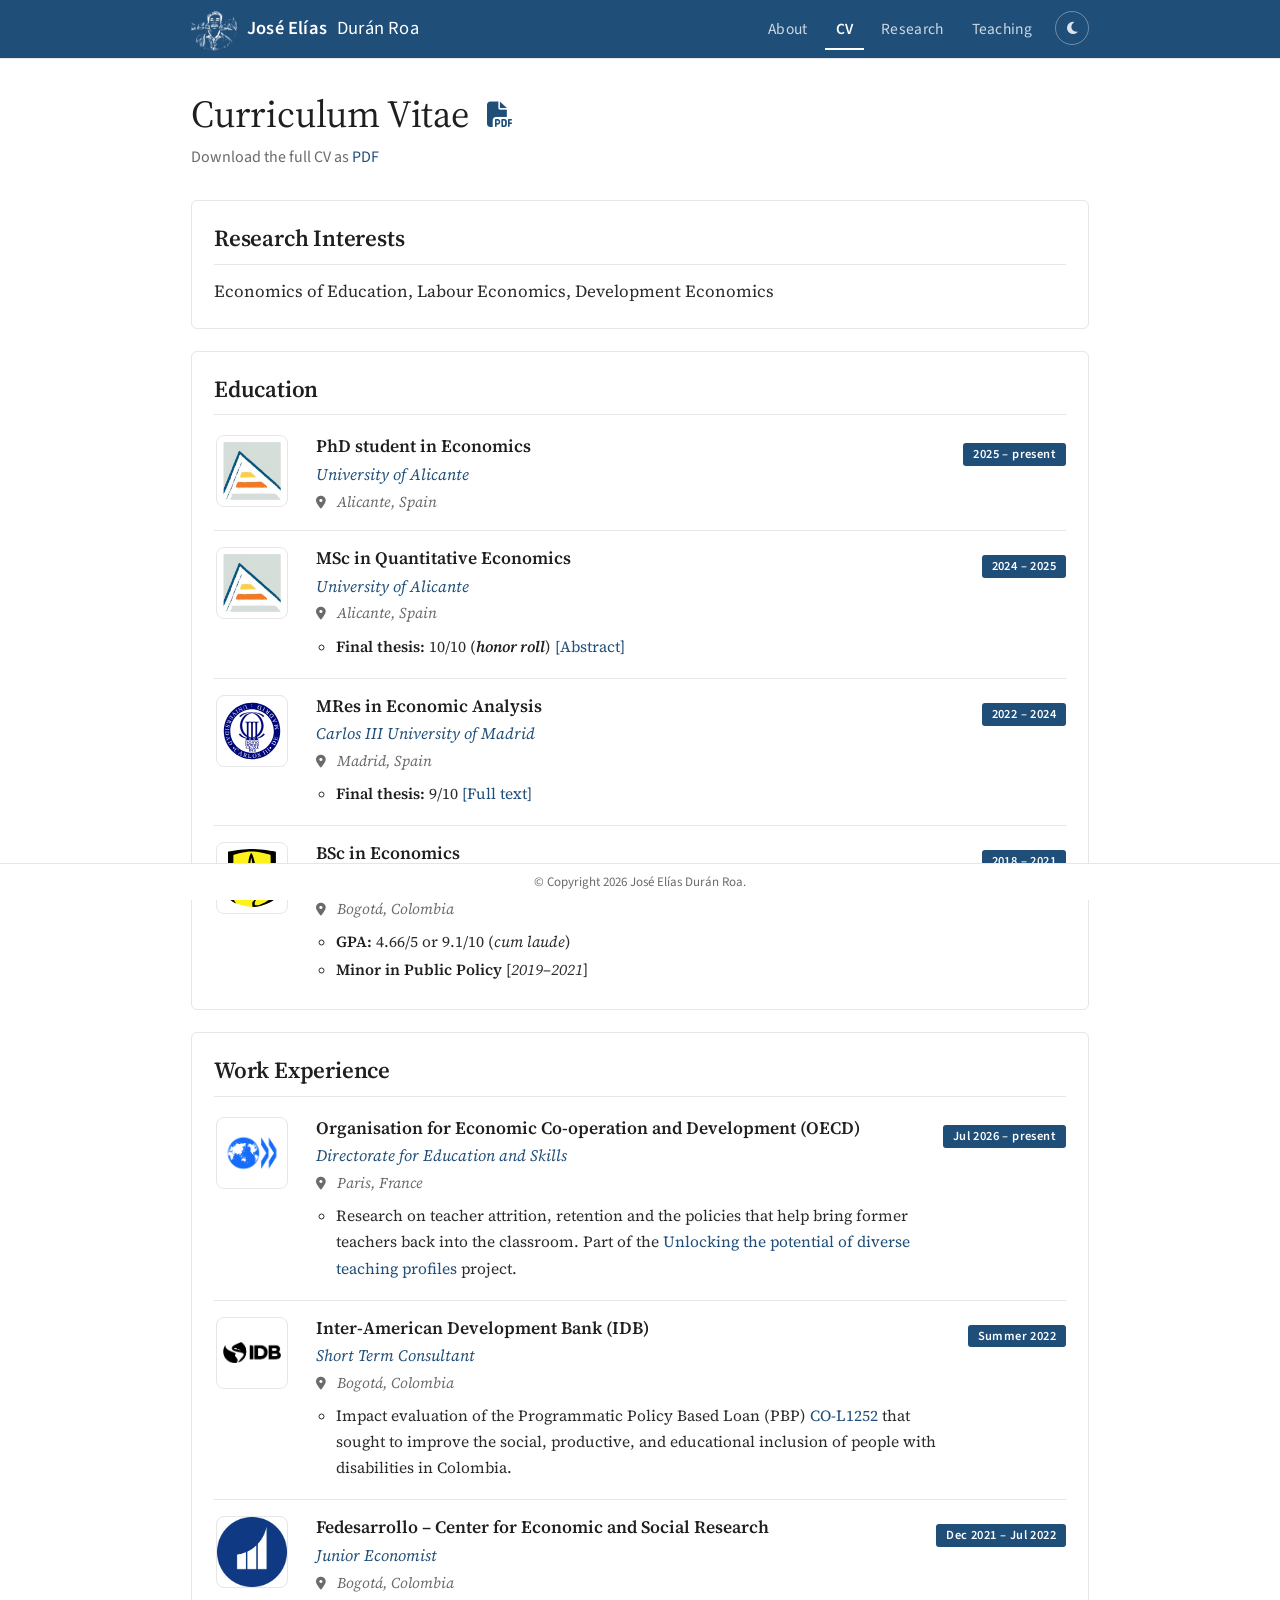
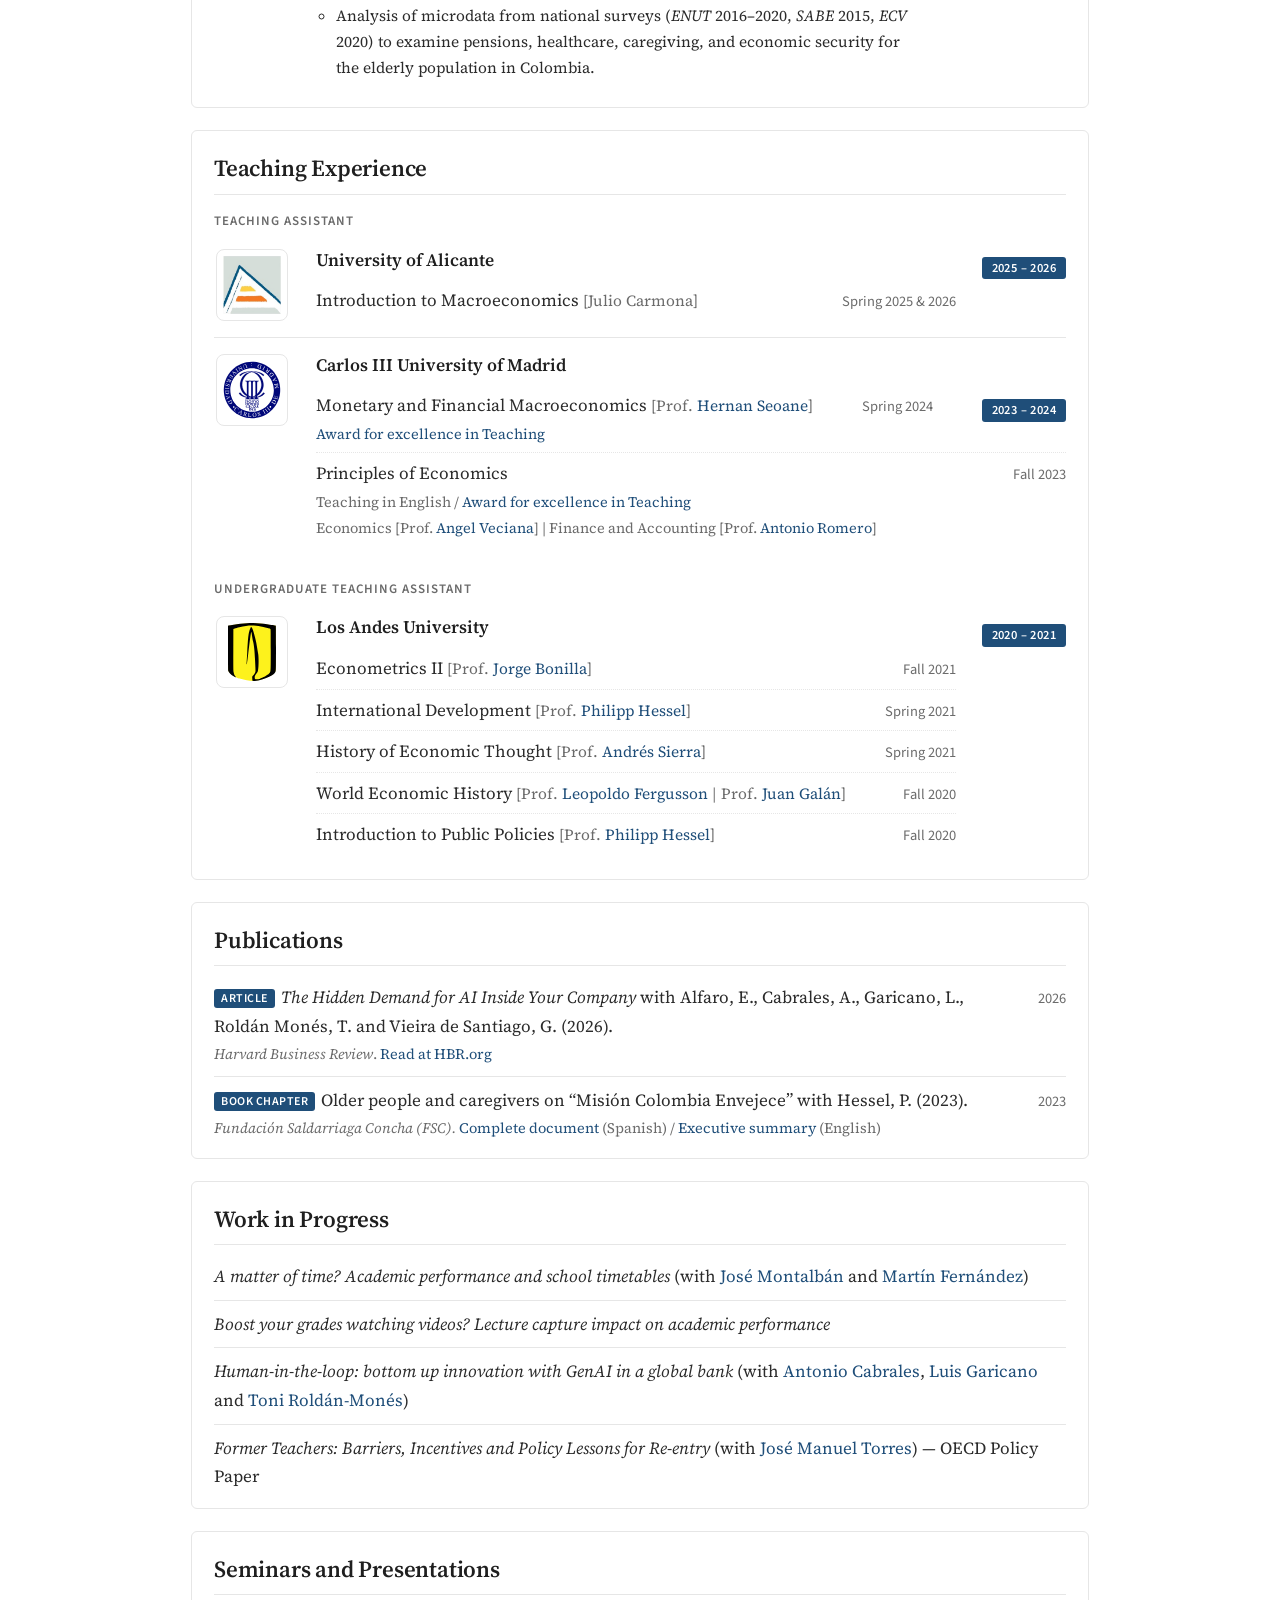
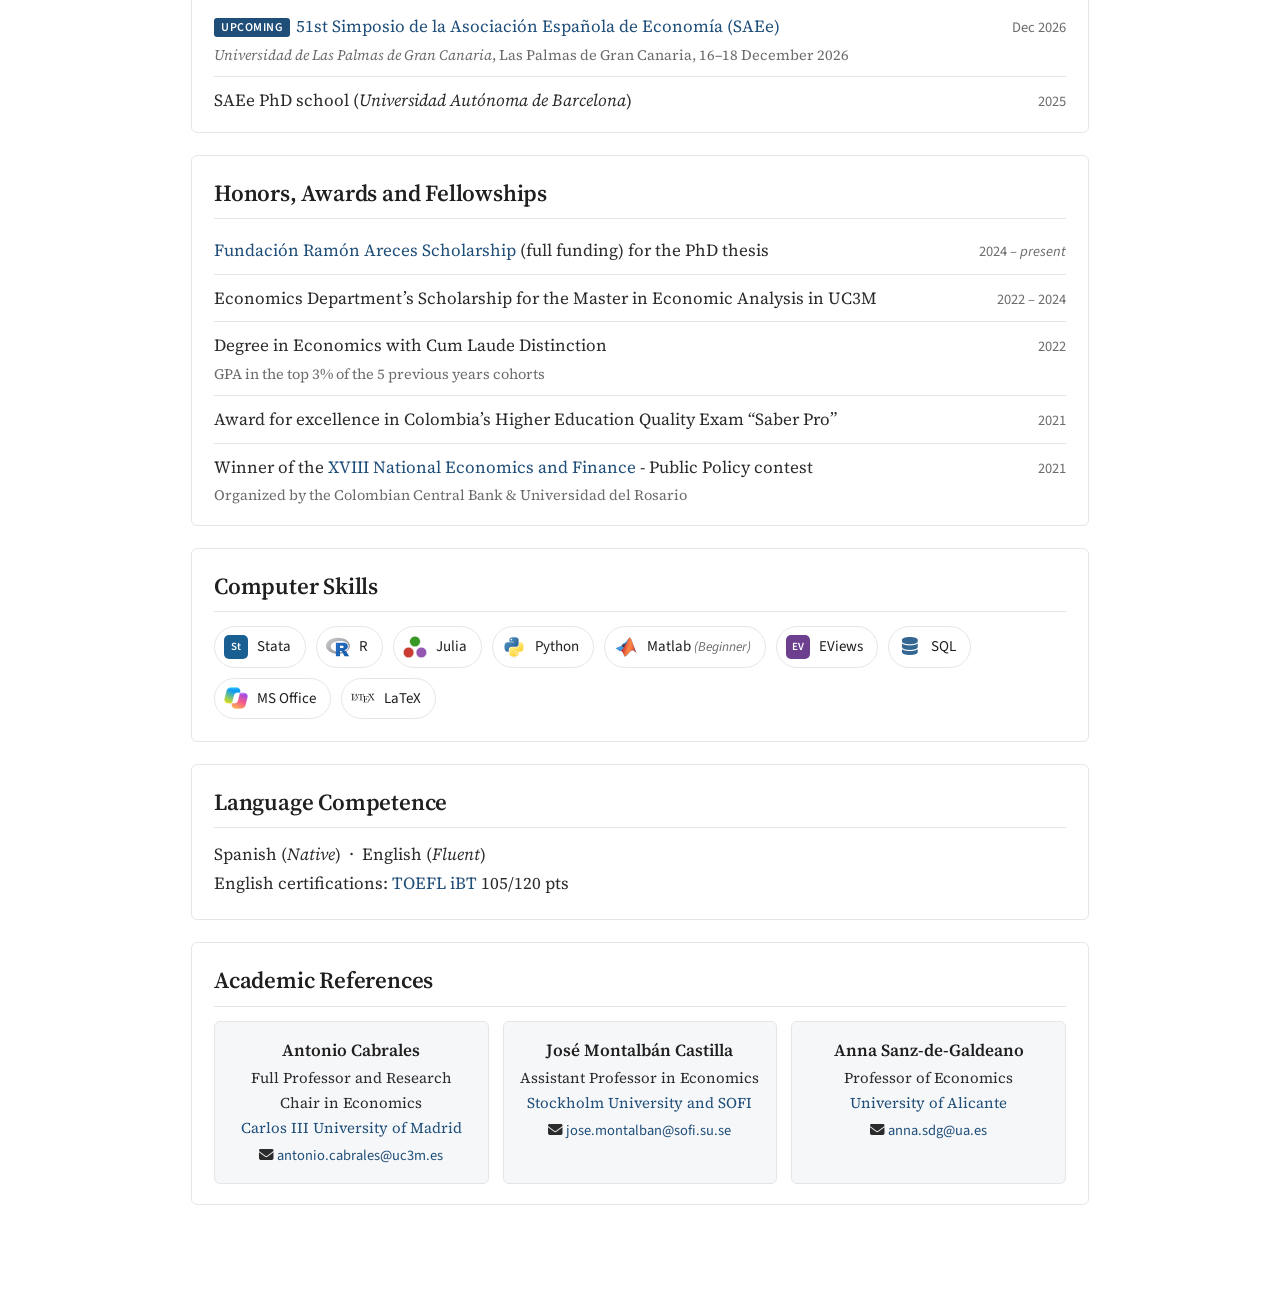
==== commit a7c1d481: "Remove affiliation from José Manuel Torres co-author credit Co-Authored-By: Claude Opus 5.5 (1M cont" ====
--- a/cv.html
+++ b/cv.html
@@ -243,7 +243,7 @@
         <li><span class="what"><em>A matter of time? Academic performance and school timetables</em> (with <a href="https://sites.google.com/site/josemontalbancastilla/" target="_blank">José Montalbán</a> and <a href="https://sites.google.com/view/martinfernandezsanchez/home" target="_blank">Martín Fernández</a>)</span></li>
         <li><span class="what"><em>Boost your grades watching videos? Lecture capture impact on academic performance</em></span></li>
         <li><span class="what"><em>Human-in-the-loop: bottom up innovation with GenAI in a global bank</em> (with <a href="https://economia.uc3m.es/acabrales/" target="_blank">Antonio Cabrales</a>, <a href="https://sites.google.com/site/luisgaricano/" target="_blank">Luis Garicano</a> and <a href="https://www.toniroldan.eu/" target="_blank">Toni Roldán-Monés</a>)</span></li>
-        <li><span class="what"><em>Former Teachers: Barriers, Incentives and Policy Lessons for Re-entry</em> (with <a href="https://www.linkedin.com/in/jos%C3%A9-manuel-torres-4b91a7b6" target="_blank">José Manuel Torres</a>, OECD) — OECD Policy Paper</span></li>
+        <li><span class="what"><em>Former Teachers: Barriers, Incentives and Policy Lessons for Re-entry</em> (with <a href="https://www.linkedin.com/in/jos%C3%A9-manuel-torres-4b91a7b6" target="_blank">José Manuel Torres</a>) — OECD Policy Paper</span></li>
       </ul>
     </section>
 
